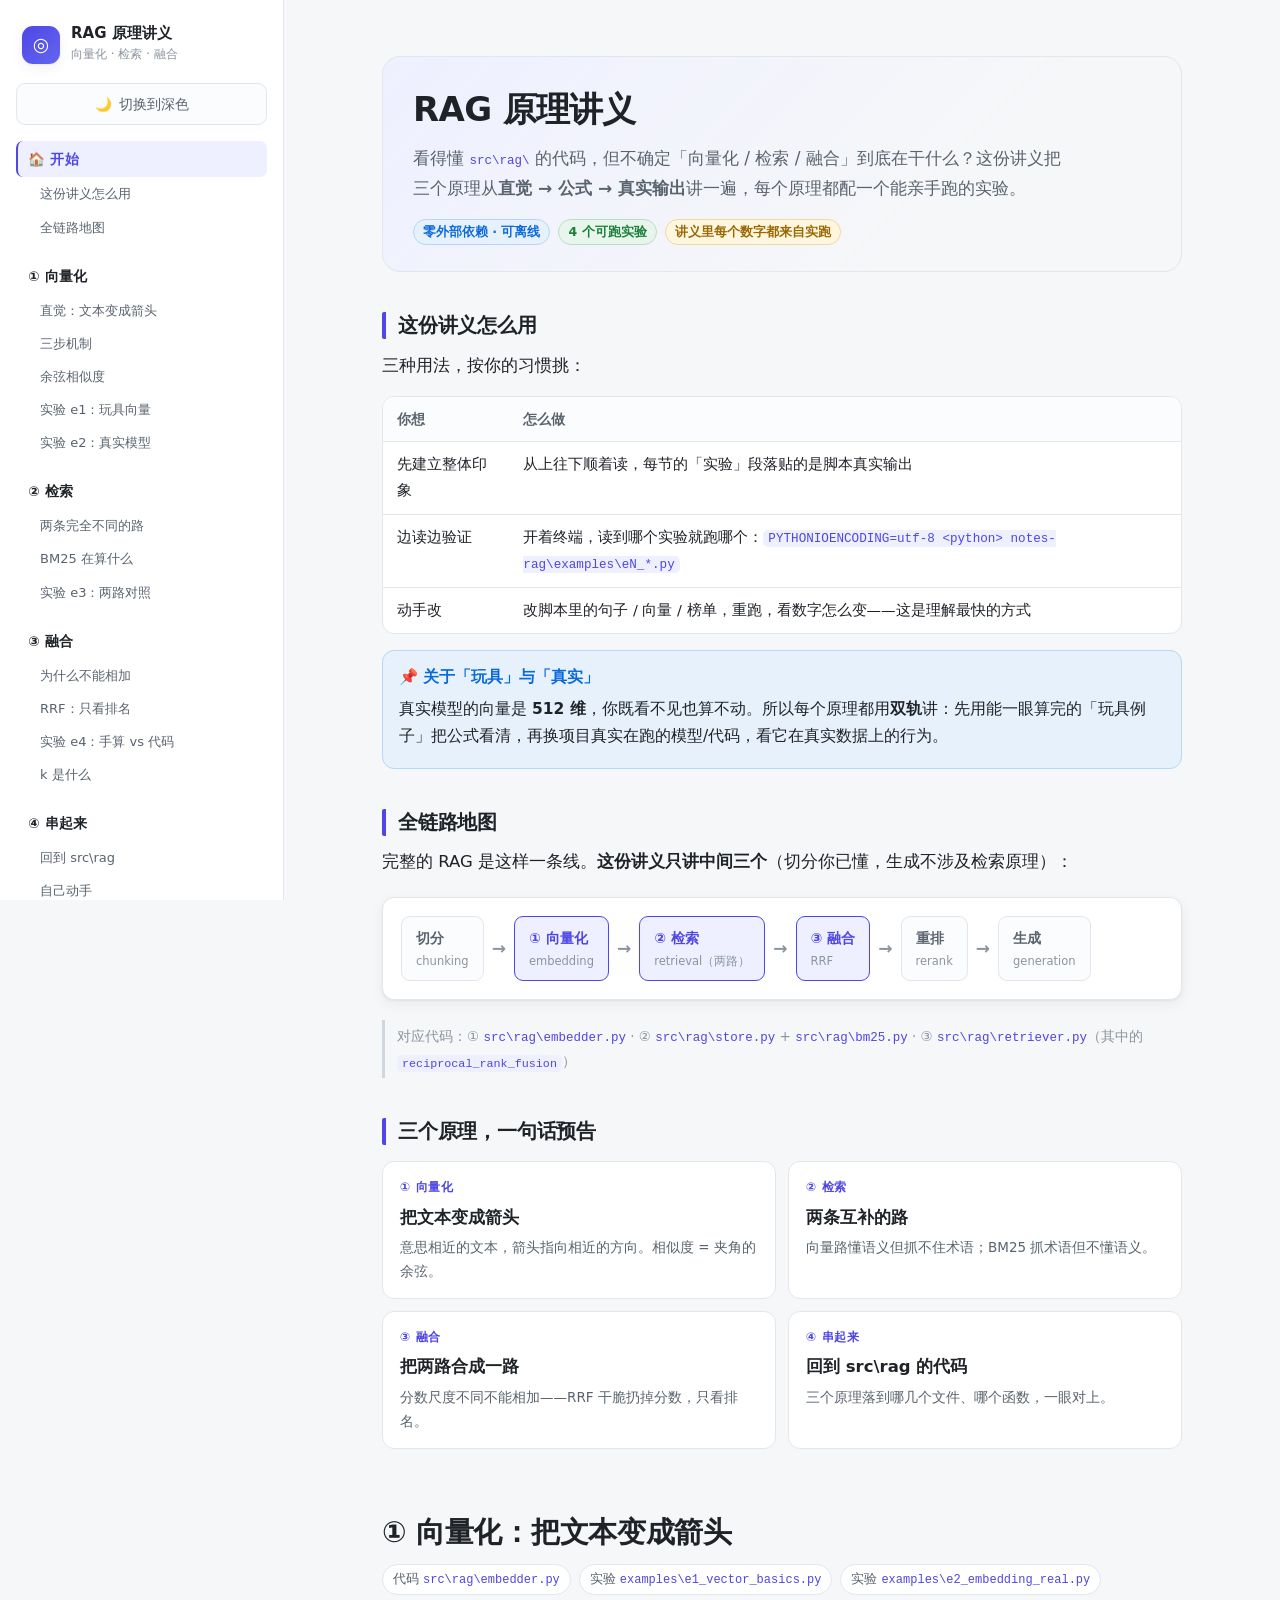
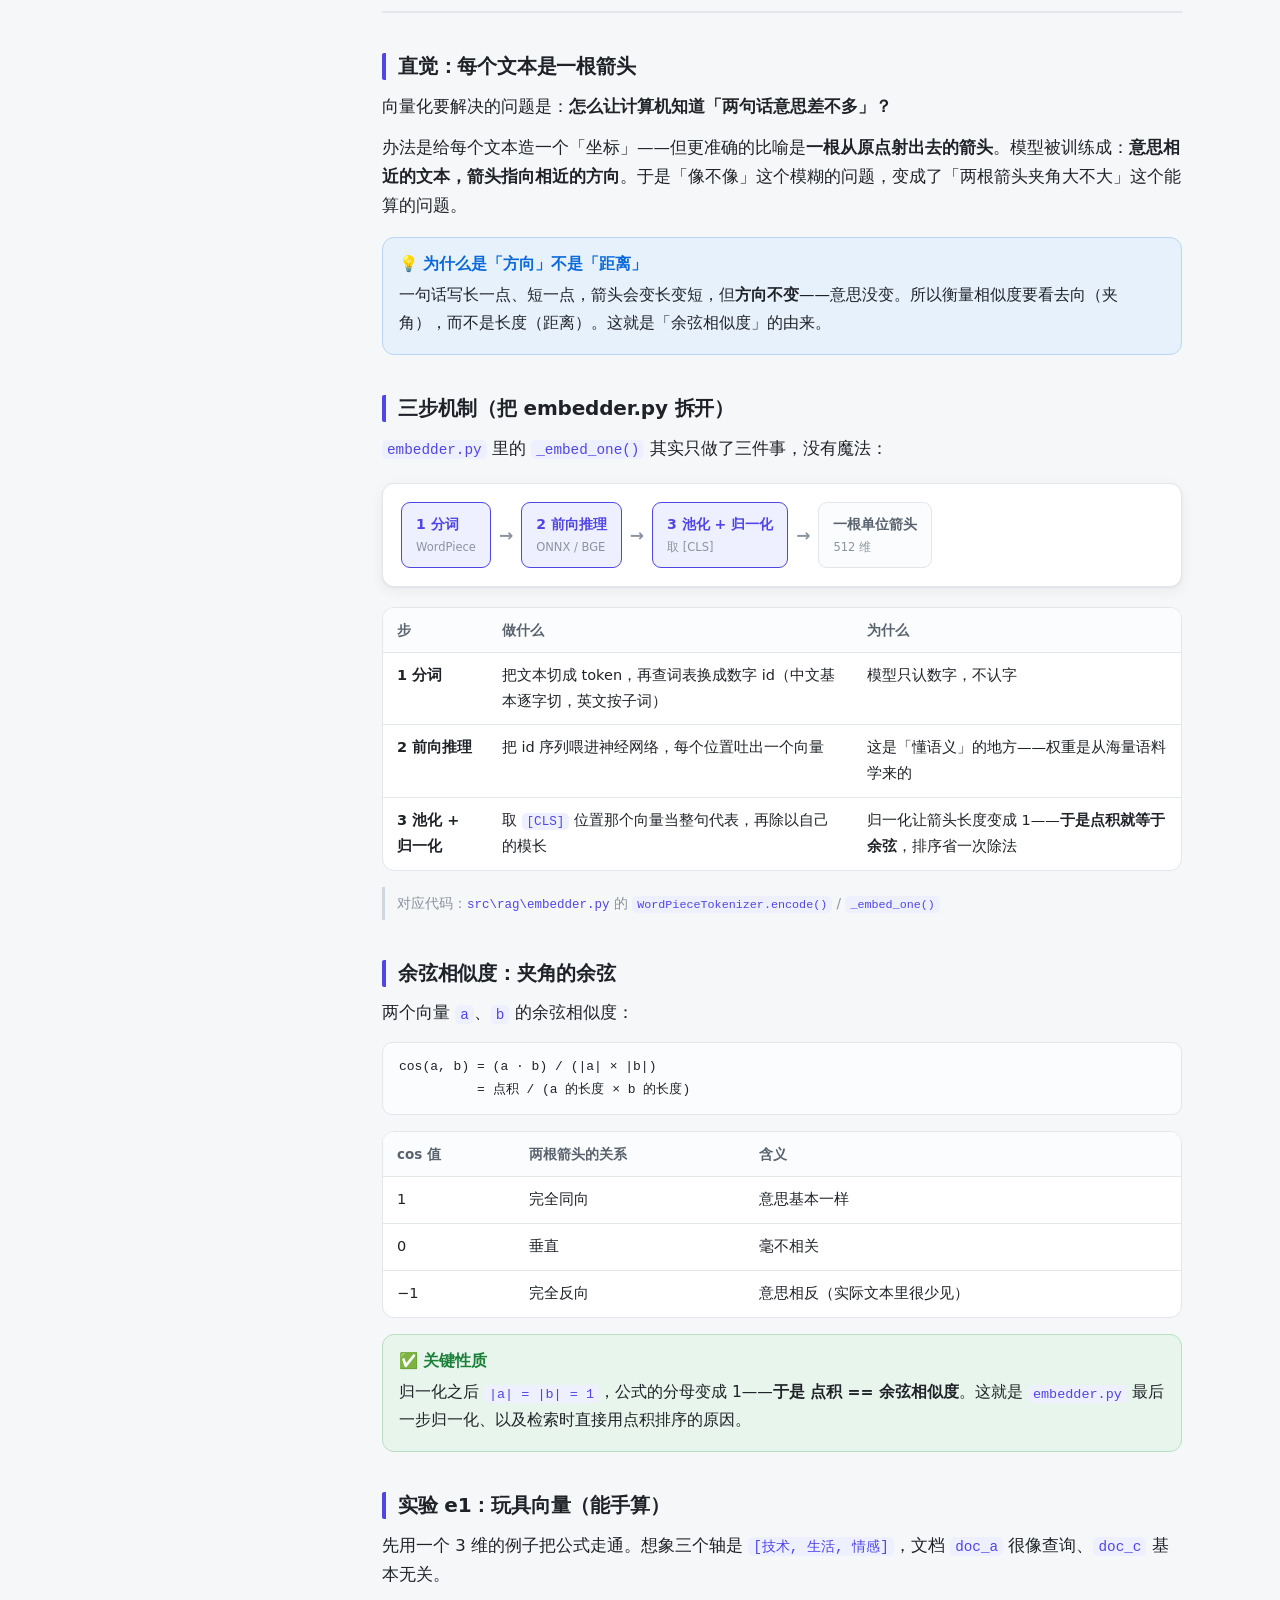
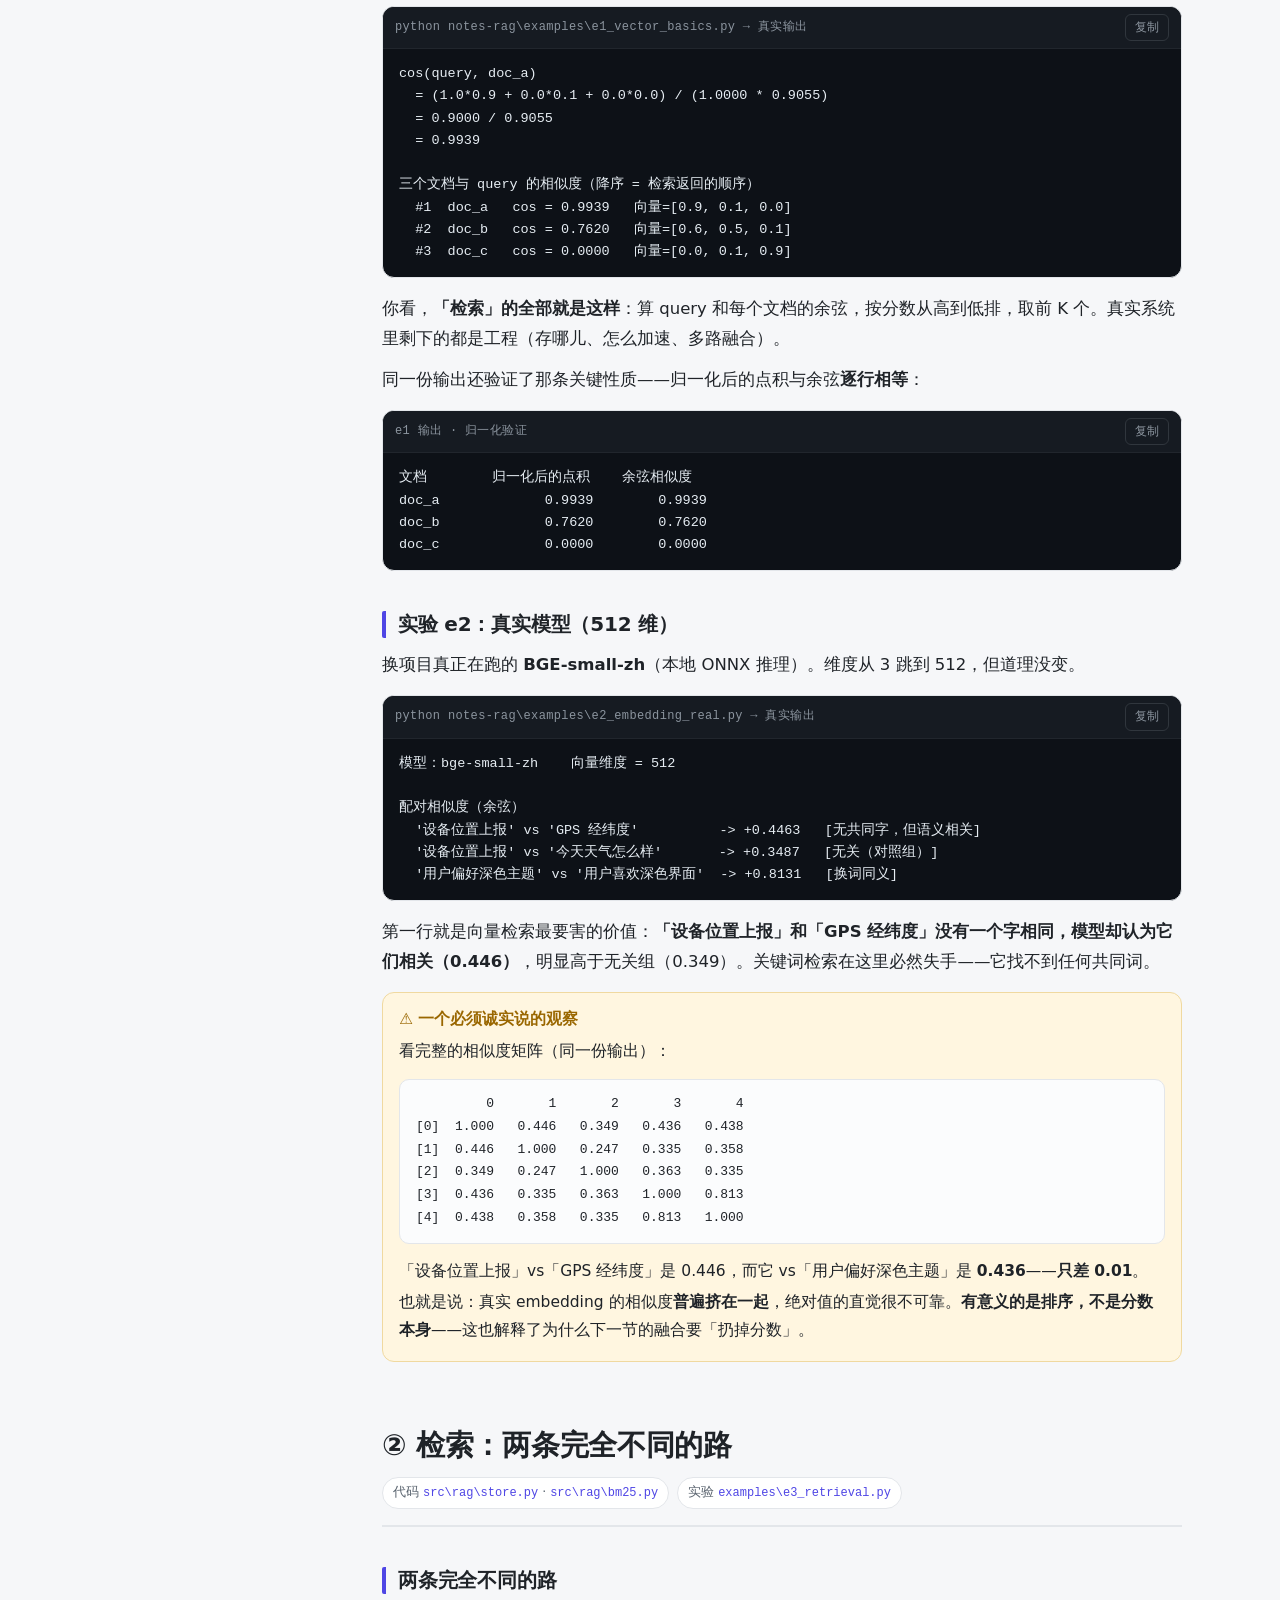
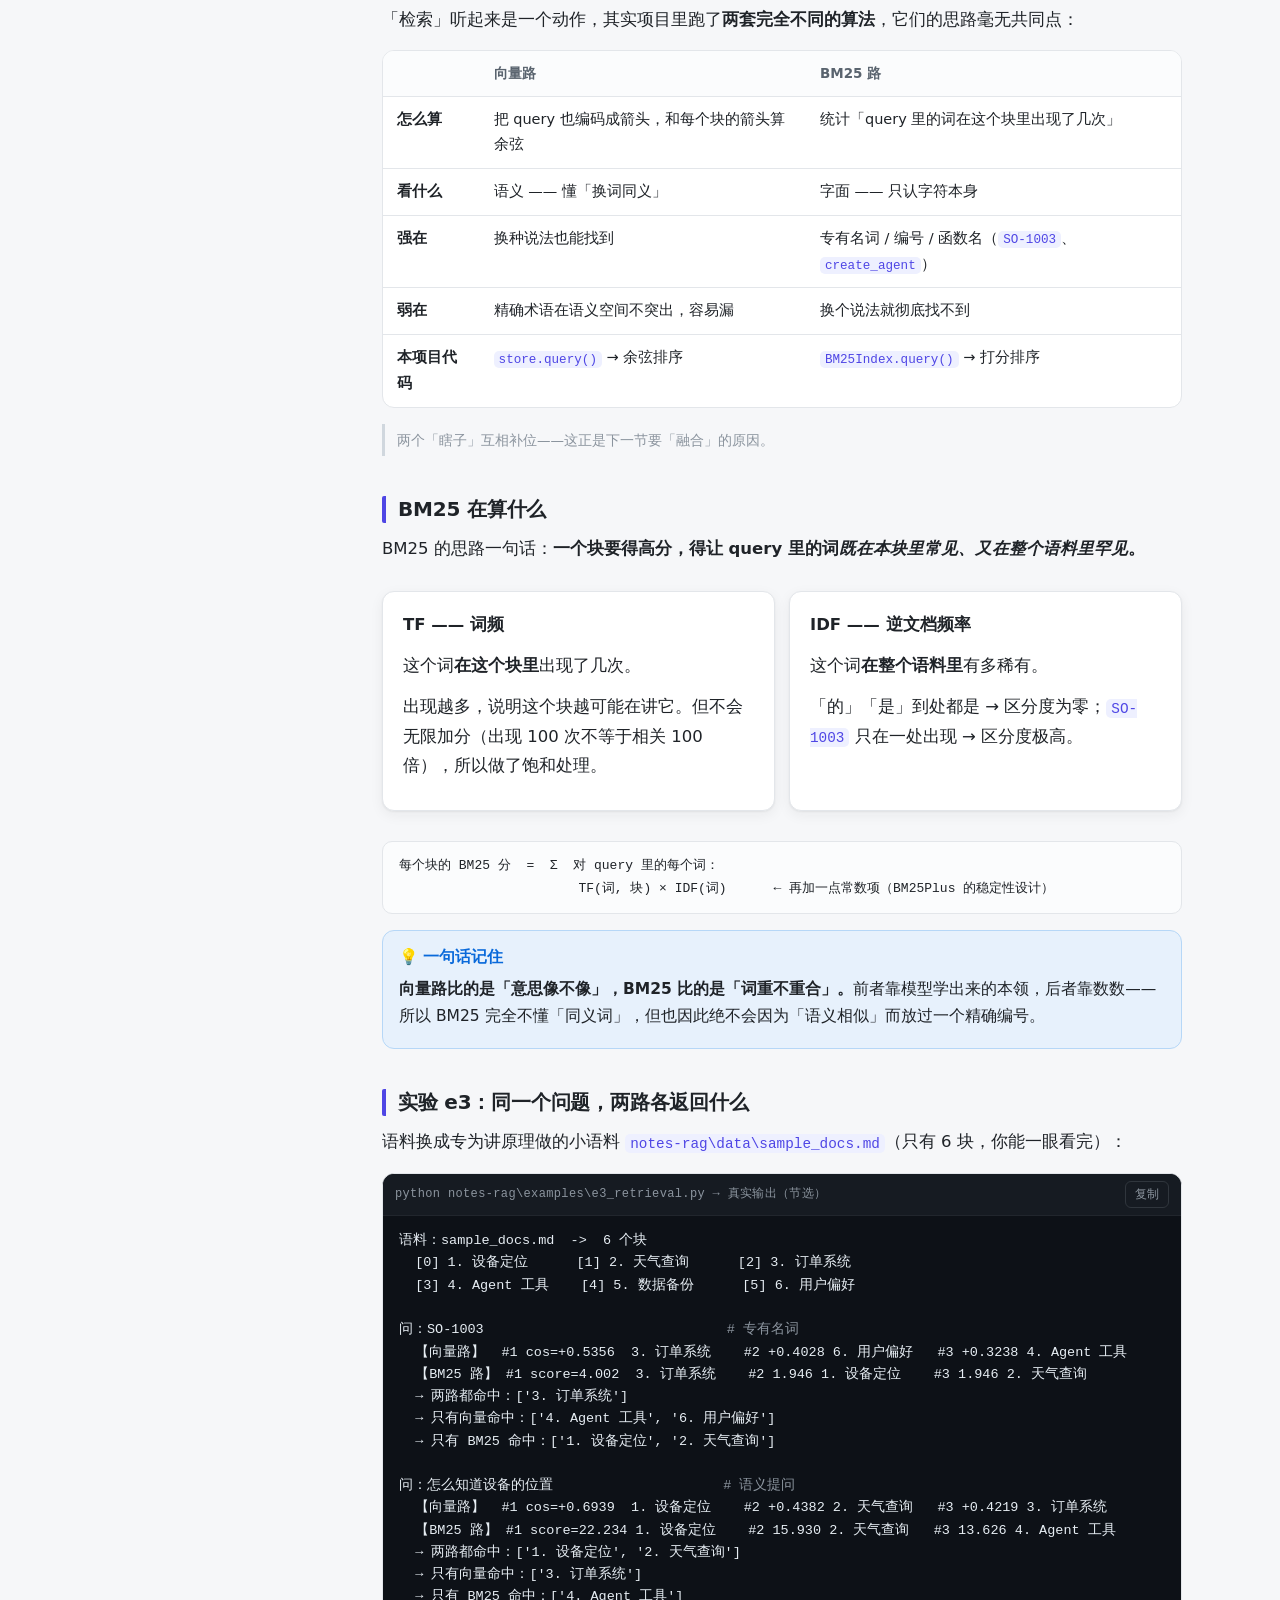
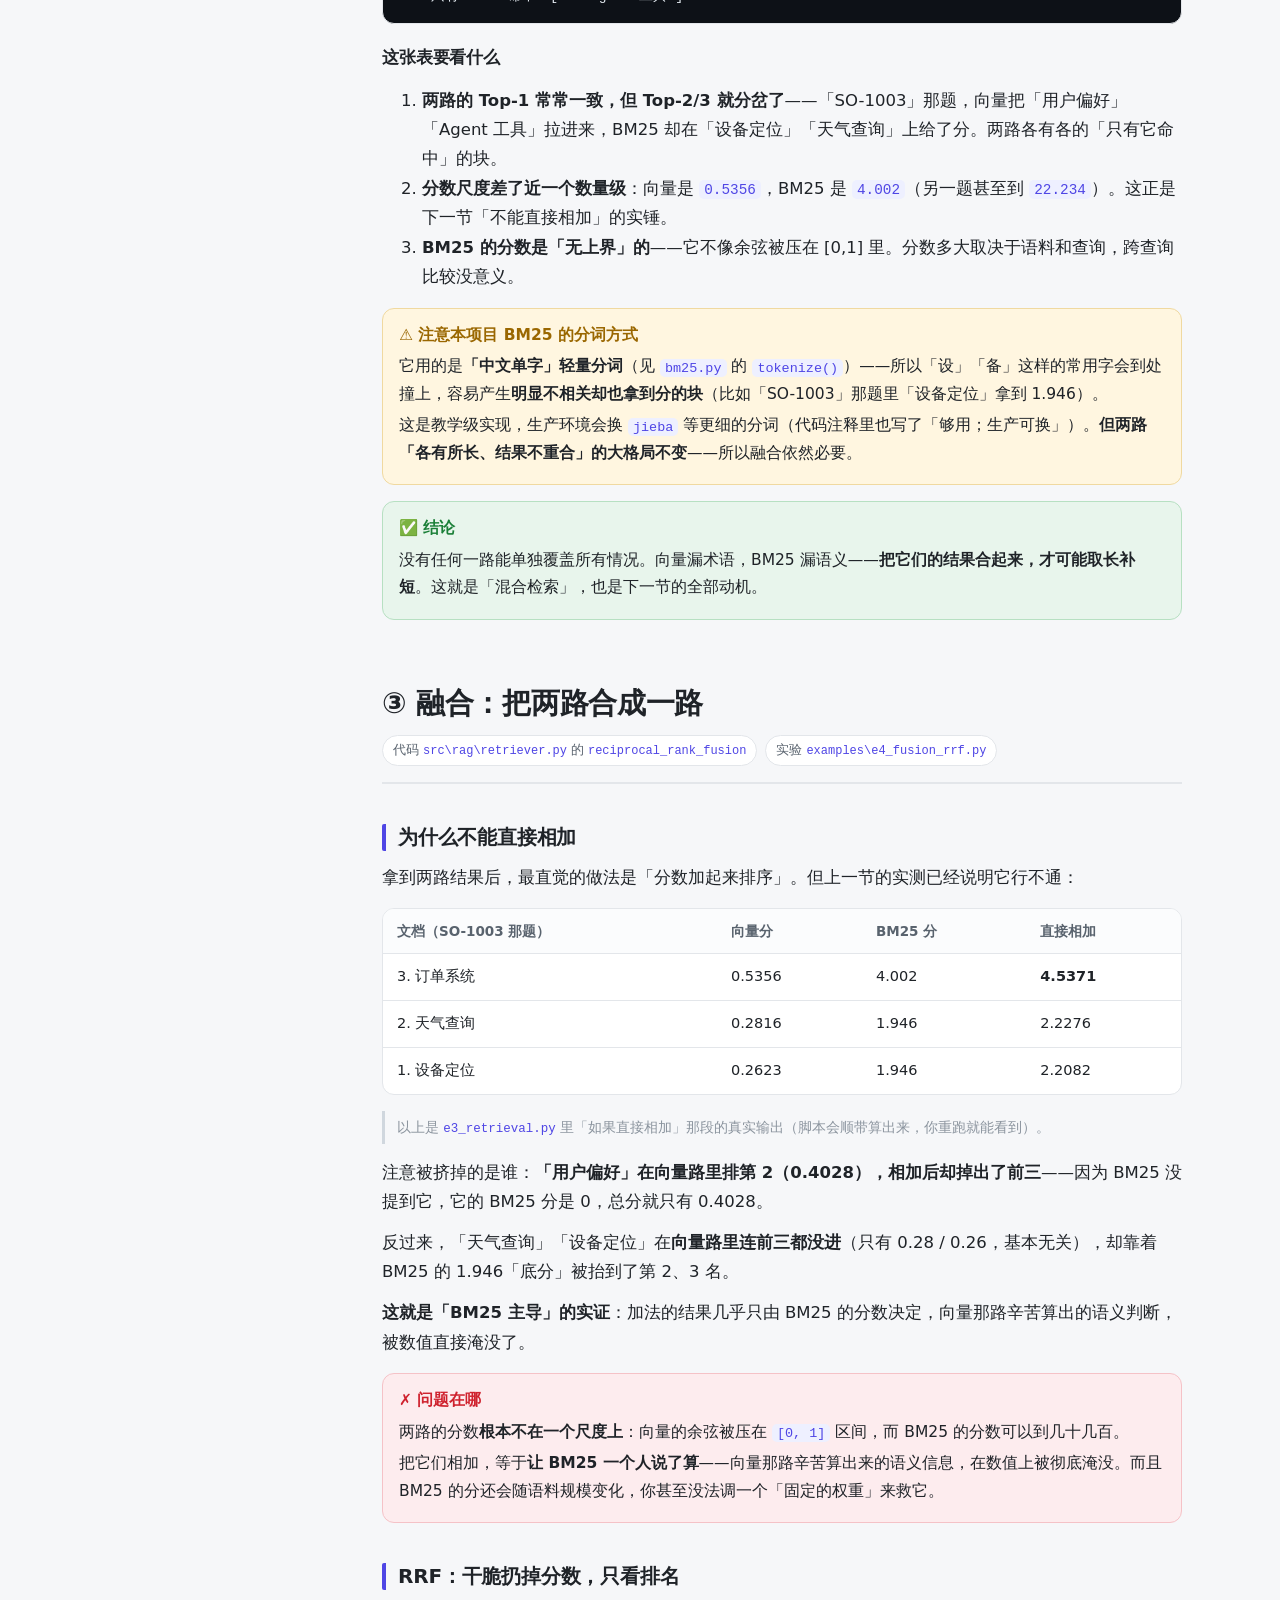
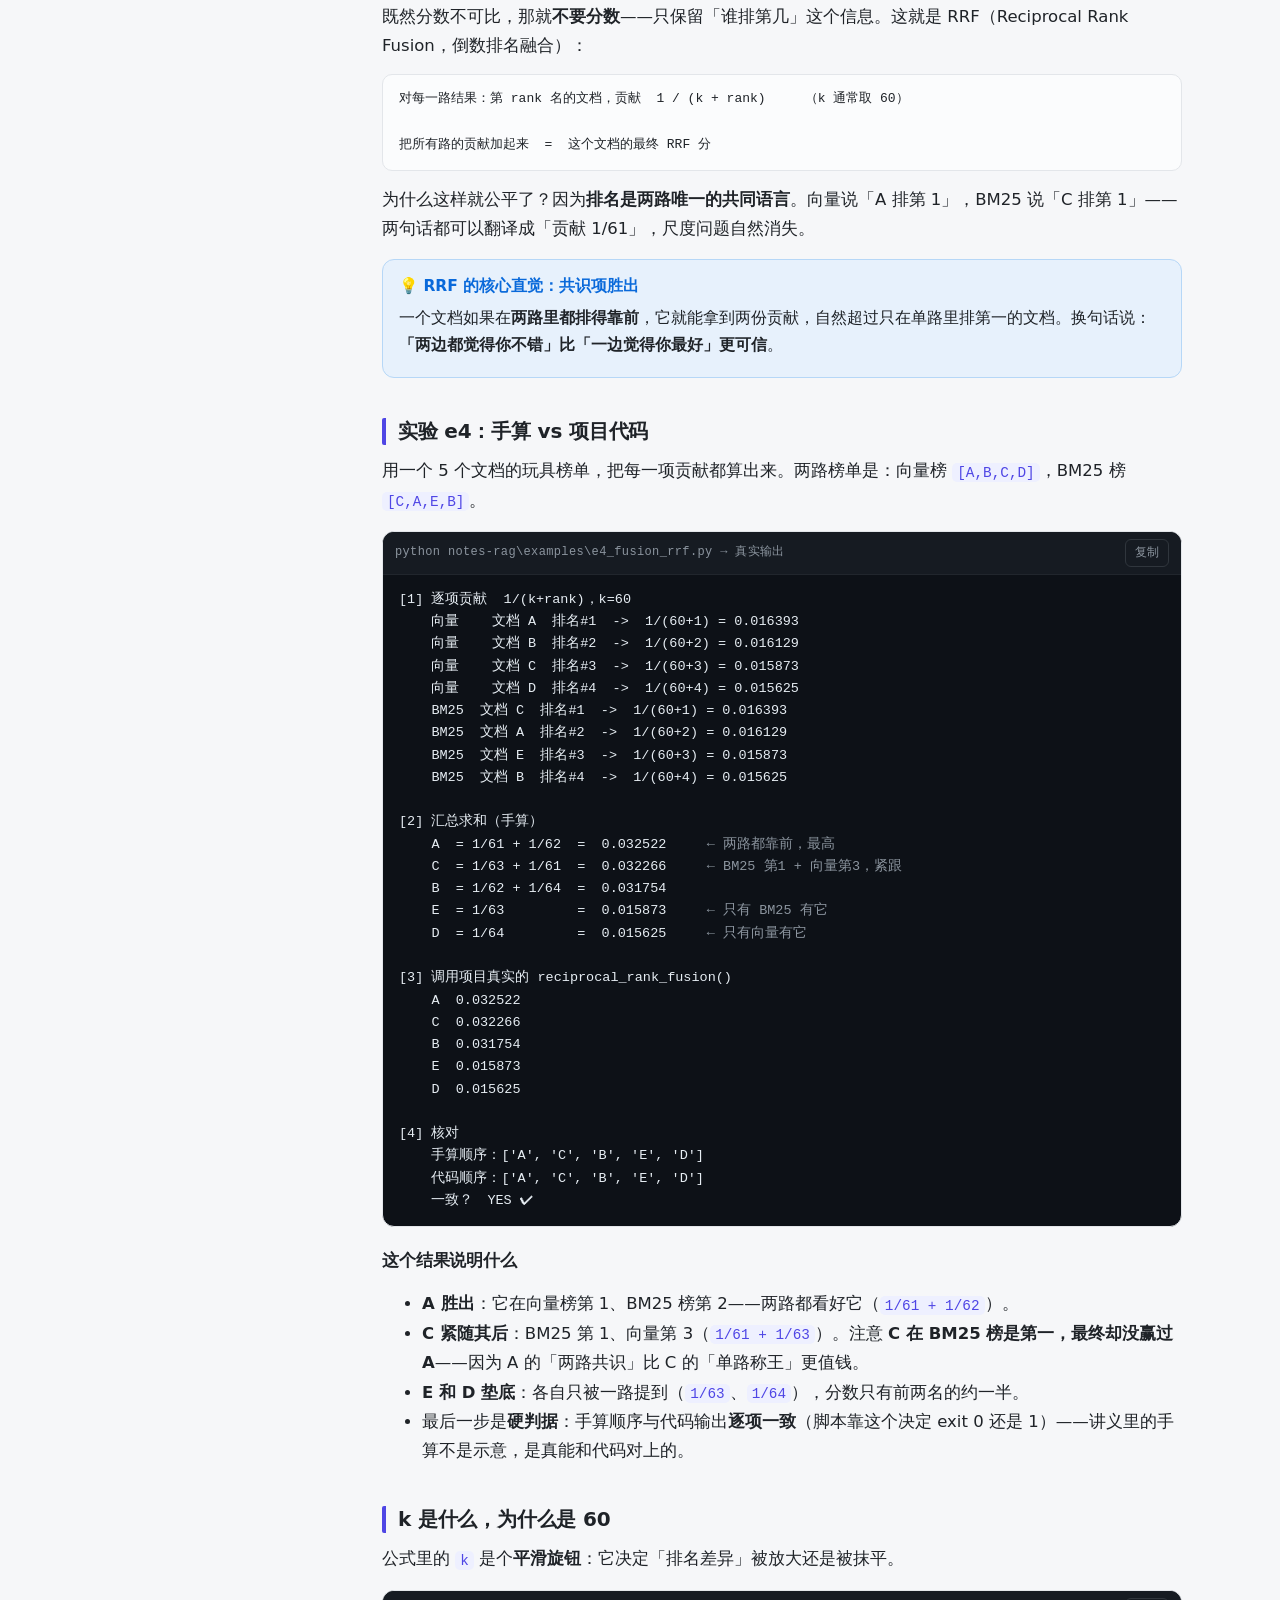
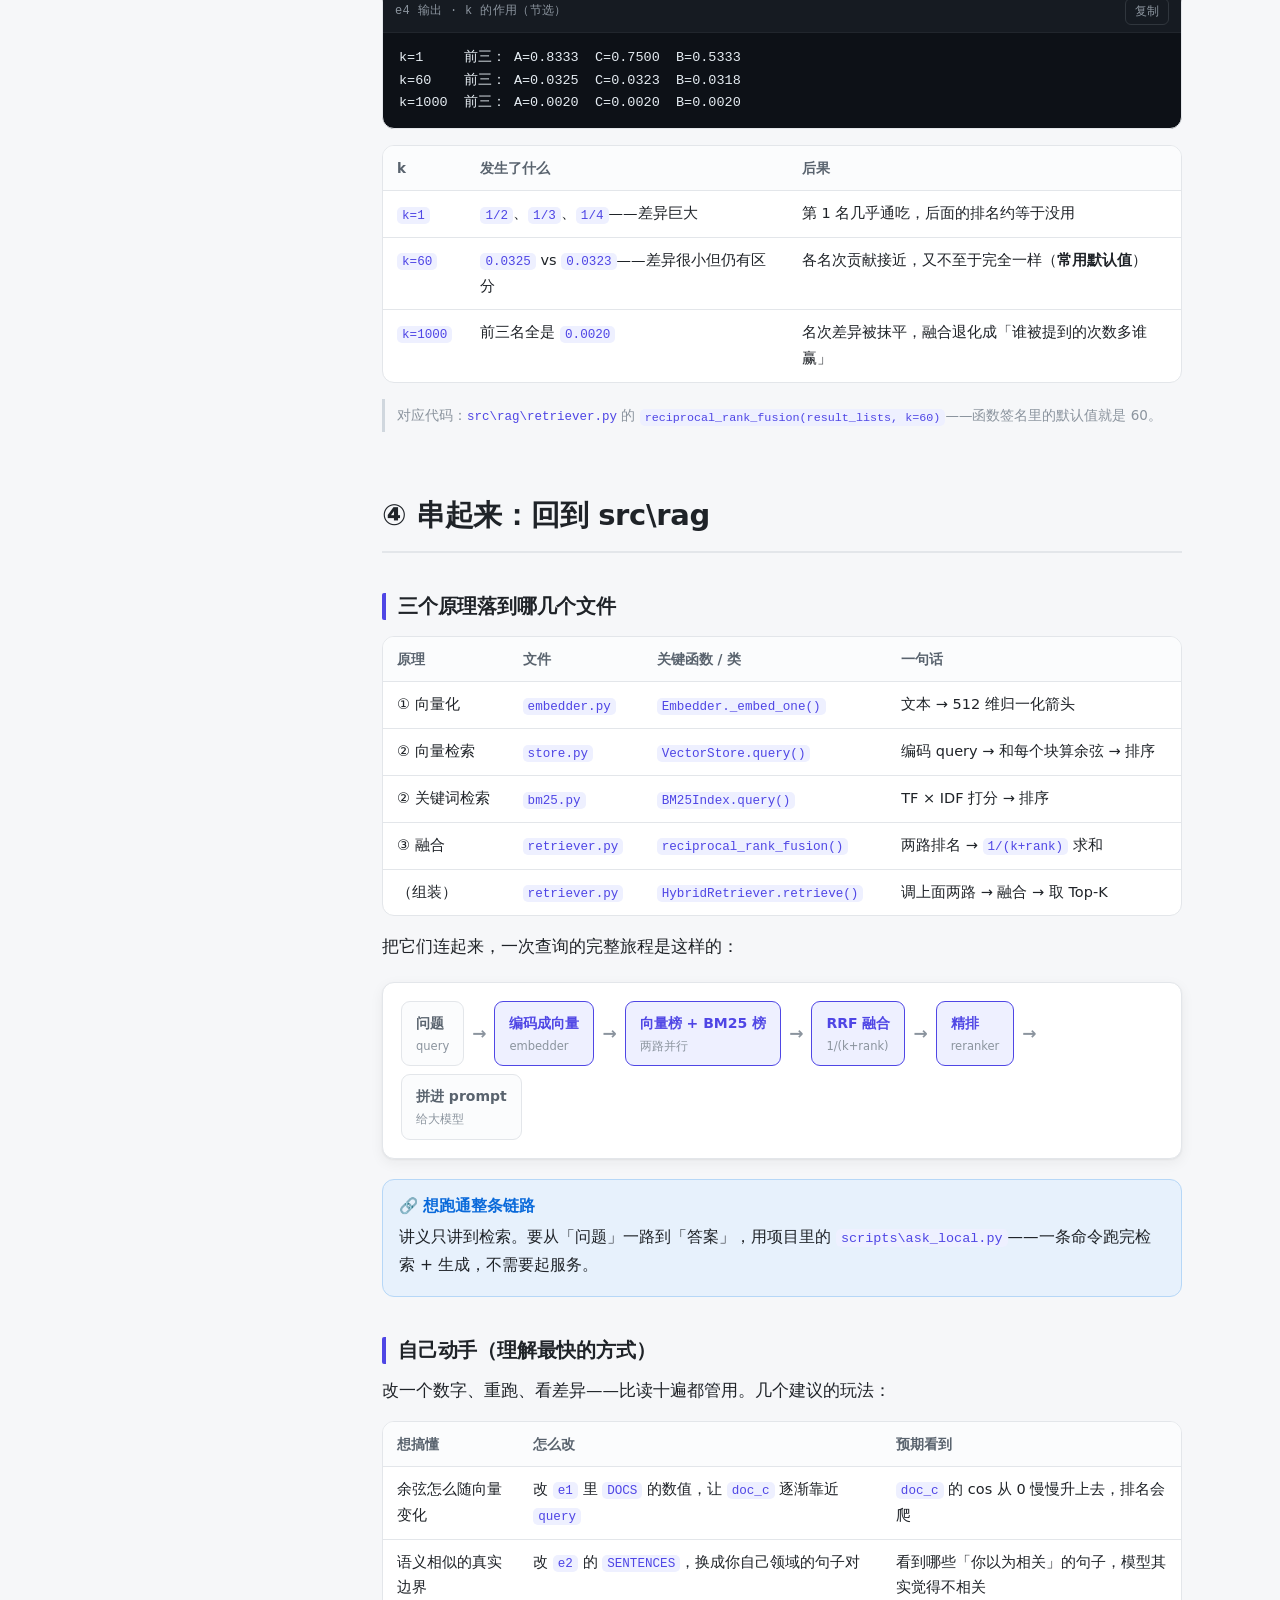
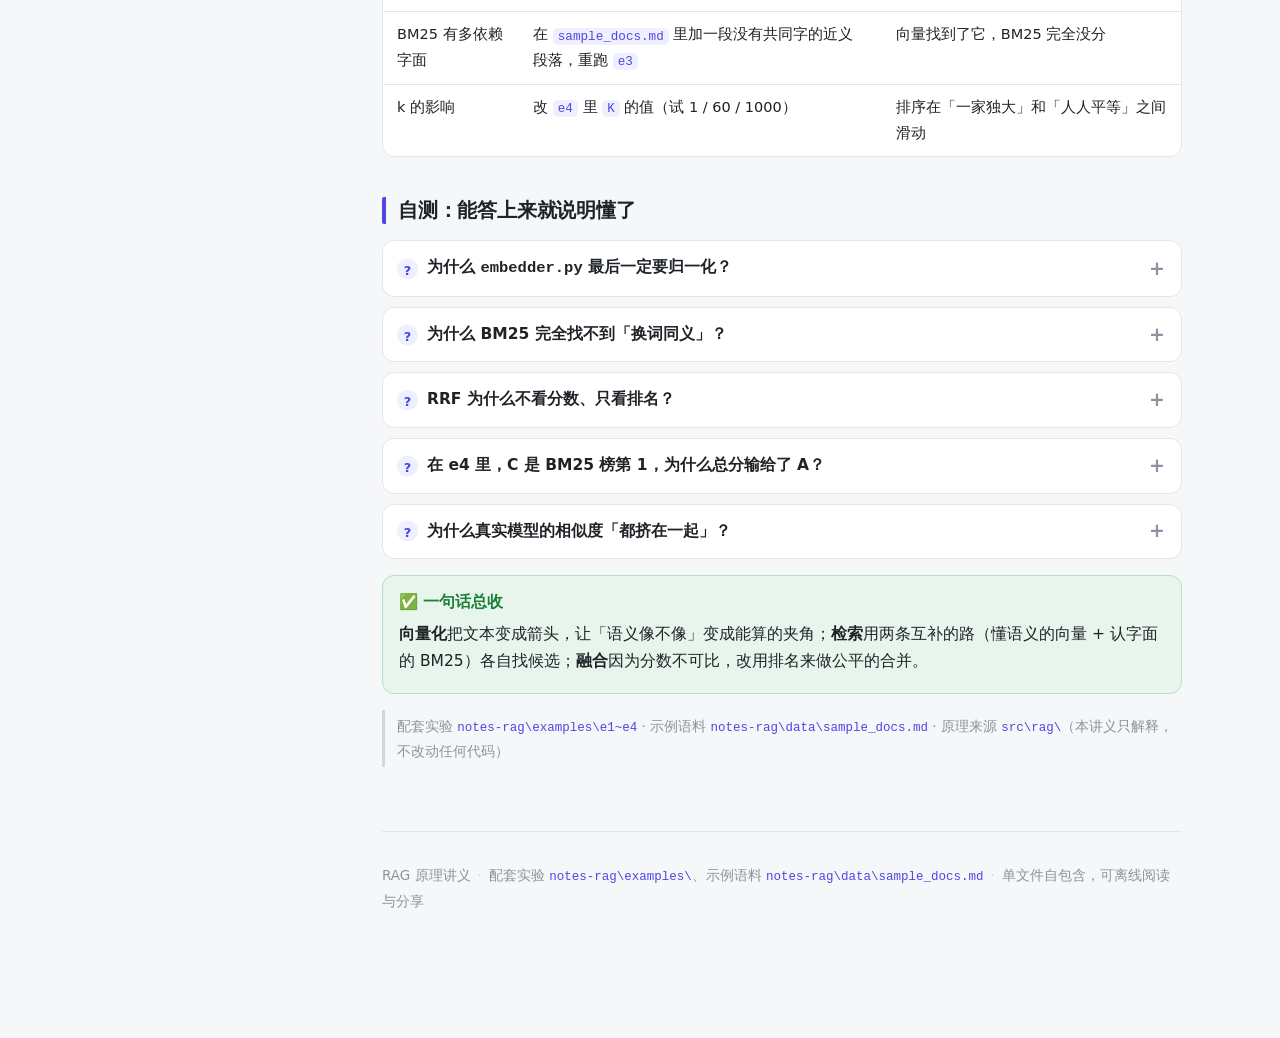
==== CCNotes/AI-Application-Engineering/notes-rag/index.html @ 4a05fb2f "feat(notes-rag): RAG 原理讲义（向量化/检索/融合）+ 4 个可跑实验 + 小语料 + 导读——一个完整交付单元" ====
<!DOCTYPE html>
<html lang="zh-CN" data-theme="light">
<head>
<meta charset="UTF-8">
<meta name="viewport" content="width=device-width, initial-scale=1.0">
<title>RAG 原理讲义 · 向量化 / 检索 / 融合</title>
<style>
/* ============ 主题变量 ============ */
*{box-sizing:border-box}
:root{
  color-scheme:light;
  --bg:#f6f7f9; --panel:#ffffff; --panel-2:#fbfcfd;
  --text:#1f2328; --dim:#59636e; --faint:#8b949e;
  --border:#e3e6ea; --border-strong:#d0d7de;
  --accent:#4f46e5; --accent-2:#6366f1; --accent-soft:#eef0ff;
  --green:#1a7f37; --green-soft:#e8f5ec; --green-bd:#b7e0c2;
  --blue:#0969da; --blue-soft:#e7f1fc; --blue-bd:#b6d7f7;
  --red:#cf222e; --red-soft:#fdecee; --red-bd:#f5c2c7;
  --amber:#9a6700; --amber-soft:#fff6e0; --amber-bd:#f0d9a0;
  --code-bg:#0d1117; --code-text:#e6edf3; --code-dim:#8b949e;
  --shadow:0 1px 2px rgba(27,31,36,.06),0 4px 14px rgba(27,31,36,.06);
  --radius:12px; --sb:284px;
  --sans:-apple-system,BlinkMacSystemFont,"PingFang SC","Microsoft YaHei","Segoe UI",system-ui,sans-serif;
  --mono:"Cascadia Code","JetBrains Mono","SF Mono",Consolas,"Courier New",monospace;
}
html[data-theme="dark"]{
  color-scheme:dark;
  --bg:#0d1117; --panel:#161b22; --panel-2:#1c2128;
  --text:#e6edf3; --dim:#9aa4ae; --faint:#6e7681;
  --border:#2b3138; --border-strong:#3d444d;
  --accent:#8b93ff; --accent-2:#a5abff; --accent-soft:#1b2136;
  --green:#57d38a; --green-soft:#12261a; --green-bd:#1f4d31;
  --blue:#6cb6ff; --blue-soft:#0f2033; --blue-bd:#1c4067;
  --red:#ff8188; --red-soft:#2b1518; --red-bd:#5c2228;
  --amber:#e3b341; --amber-soft:#2a220f; --amber-bd:#57471a;
  --shadow:0 1px 2px rgba(0,0,0,.45),0 6px 20px rgba(0,0,0,.38);
}
/* ============ 基础 ============ */
html{scroll-behavior:smooth}
body{
  margin:0; background:var(--bg); color:var(--text);
  font-family:var(--sans); font-size:16.5px; line-height:1.78;
  -webkit-font-smoothing:antialiased;
  display:grid; grid-template-columns:var(--sb) minmax(0,1fr);
}
a{color:var(--accent); text-decoration:none}
a:hover{text-decoration:underline}
h1,h2,h3,h4{line-height:1.35; font-weight:700; letter-spacing:-.01em}
p{margin:.7em 0}
::selection{background:var(--accent-soft)}
/* ============ 侧边栏 ============ */
.sidebar{position:sticky; top:0; height:100vh; overflow-y:auto; background:var(--panel); border-right:1px solid var(--border); padding:22px 16px 40px; z-index:40}
.brand{display:flex; gap:11px; align-items:center; margin:2px 6px 18px}
.logo{width:38px; height:38px; border-radius:11px; flex:none; display:grid; place-items:center; font-size:19px; color:#fff; background:linear-gradient(135deg,var(--accent),var(--accent-2)); box-shadow:var(--shadow)}
.brand-title{font-weight:700; font-size:15px; line-height:1.2}
.brand-sub{font-size:12px; color:var(--faint); margin-top:2px}
.theme-toggle{width:100%; margin:0 0 16px; padding:8px 12px; cursor:pointer; font:inherit; font-size:13.5px; color:var(--dim); background:var(--panel-2); border:1px solid var(--border); border-radius:9px; display:flex; align-items:center; justify-content:center; gap:7px; transition:.15s}
.theme-toggle:hover{color:var(--text); border-color:var(--border-strong)}
#toc{font-size:14px}
#toc a{display:block; color:var(--dim); padding:5px 10px; border-radius:7px; text-decoration:none; border-left:2px solid transparent; transition:.12s}
#toc a:hover{color:var(--text); background:var(--panel-2)}
#toc .toc-sec{font-weight:700; color:var(--text); margin-top:14px; font-size:13.5px; padding:6px 10px; letter-spacing:.02em}
#toc .toc-sub{padding-left:22px; font-size:13px}
#toc a.active{color:var(--accent); background:var(--accent-soft); border-left-color:var(--accent); font-weight:600}
.menu-btn{display:none; position:fixed; top:14px; left:14px; z-index:60; width:44px; height:44px; border-radius:12px; cursor:pointer; background:var(--panel); color:var(--text); border:1px solid var(--border); font-size:19px; box-shadow:var(--shadow)}
/* ============ 主区 ============ */
main{width:100%; max-width:880px; margin:0 auto; padding:56px 40px 120px; min-width:0}
section{scroll-margin-top:24px; margin-bottom:64px}
.lesson-head{border-bottom:2px solid var(--border); padding-bottom:16px; margin-bottom:26px}
.lesson-head h2{margin:0; font-size:29px}
.lesson-meta{display:flex; flex-wrap:wrap; gap:8px; margin-top:12px}
.chip{font-size:12.5px; padding:3px 10px; border-radius:999px; background:var(--panel); border:1px solid var(--border); color:var(--dim)}
.chip code{font-size:12px; color:var(--accent); background:none; padding:0}
h3{font-size:20px; margin:2em 0 .5em; padding-left:12px; border-left:4px solid var(--accent); border-radius:2px}
h4{font-size:16.5px; margin:1.4em 0 .4em}
.lead{font-size:17px; color:var(--dim)}
/* ============ 卡片 / 提示 ============ */
.card{background:var(--panel); border:1px solid var(--border); border-radius:var(--radius); padding:18px 20px; margin:16px 0; box-shadow:var(--shadow)}
.card-title{font-weight:700; margin-bottom:6px; display:flex; align-items:center; gap:8px}
.grid-2{display:grid; grid-template-columns:1fr 1fr; gap:14px}
.callout{border-radius:var(--radius); padding:13px 16px; margin:16px 0; border:1px solid; font-size:15.5px}
.callout .c-title{font-weight:700; margin-bottom:3px; display:flex; gap:7px; align-items:center}
.callout p{margin:.25em 0}
.c-warn{background:var(--amber-soft); border-color:var(--amber-bd)}
.c-warn .c-title{color:var(--amber)}
.c-info{background:var(--blue-soft); border-color:var(--blue-bd)}
.c-info .c-title{color:var(--blue)}
.c-ok{background:var(--green-soft); border-color:var(--green-bd)}
.c-ok .c-title{color:var(--green)}
.c-bad{background:var(--red-soft); border-color:var(--red-bd)}
.c-bad .c-title{color:var(--red)}
/* ============ 徽章 ============ */
.badge{display:inline-block; font-size:12.5px; font-weight:700; padding:2px 9px; border-radius:999px; line-height:1.6}
.b-green{background:var(--green-soft); color:var(--green); border:1px solid var(--green-bd)}
.b-blue{background:var(--blue-soft); color:var(--blue); border:1px solid var(--blue-bd)}
.b-red{background:var(--red-soft); color:var(--red); border:1px solid var(--red-bd)}
.b-amber{background:var(--amber-soft); color:var(--amber); border:1px solid var(--amber-bd)}
/* ============ 表格 ============ */
.tbl-wrap{overflow-x:auto; margin:16px 0; border:1px solid var(--border); border-radius:var(--radius); background:var(--panel)}
table{border-collapse:collapse; width:100%; font-size:14.5px}
th,td{padding:10px 14px; text-align:left; border-bottom:1px solid var(--border); vertical-align:top}
th{background:var(--panel-2); font-weight:700; font-size:13.5px; color:var(--dim); white-space:nowrap}
tr:last-child td{border-bottom:none}
tbody tr:hover{background:var(--panel-2)}
td code,p code,li code{font-family:var(--mono); font-size:.87em; background:var(--accent-soft); color:var(--accent); padding:1.5px 5px; border-radius:5px}
/* ============ 代码块 ============ */
.code{position:relative; margin:16px 0; border-radius:var(--radius); overflow:hidden; border:1px solid var(--border); background:var(--code-bg)}
.code-head{display:flex; align-items:center; justify-content:space-between; padding:7px 12px; background:#161b22; border-bottom:1px solid #21262d}
.code-lang{font-size:12px; color:var(--code-dim); font-family:var(--mono); letter-spacing:.03em}
.copy-btn{font:inherit; font-size:12px; cursor:pointer; color:var(--code-dim); background:transparent; border:1px solid #30363d; border-radius:6px; padding:2px 9px; transition:.15s}
.copy-btn:hover{color:var(--code-text); border-color:#484f58}
.code pre{margin:0; padding:14px 16px; overflow-x:auto; font-family:var(--mono); font-size:13.5px; line-height:1.65; color:var(--code-text)}
.code pre .cm{color:var(--code-dim)}
/* ============ 手算块 ============ */
.hand{font-family:var(--mono); font-size:13px; line-height:1.75; background:var(--panel-2); border:1px solid var(--border); border-radius:10px; padding:13px 16px; overflow-x:auto; white-space:pre; margin:14px 0}
/* ============ 排名条 ============ */
.rank{display:flex; align-items:center; gap:10px; padding:7px 12px; border-radius:9px; background:var(--panel); border:1px solid var(--border); margin:6px 0; font-size:14px}
.rank .rk{font-weight:800; color:var(--faint); min-width:24px}
.rank .sc{font-family:var(--mono); font-size:12.5px; color:var(--accent); min-width:88px}
.rank .nm{font-weight:600}
.rank.hit{border-color:var(--green-bd); background:var(--green-soft)}
.rank.dim{opacity:.5}
/* ============ 原理路线 ============ */
.flow{display:flex; flex-wrap:wrap; align-items:center; gap:8px; margin:20px 0; padding:18px; background:var(--panel); border:1px solid var(--border); border-radius:var(--radius); box-shadow:var(--shadow)}
.flow-node{flex:none; padding:9px 14px; border-radius:9px; background:var(--panel-2); color:var(--dim); font-weight:600; font-size:14px; border:1px solid var(--border)}
.flow-node small{display:block; font-weight:400; font-size:11.5px; color:var(--faint)}
.flow-node.on{background:var(--accent-soft); color:var(--accent); border-color:var(--accent)}
.flow-arrow{color:var(--faint); font-size:17px; font-weight:700}
/* ============ 问答卡 ============ */
.qa-list{display:grid; gap:10px; margin:16px 0}
details.qa{background:var(--panel); border:1px solid var(--border); border-radius:var(--radius); overflow:hidden}
details.qa>summary{cursor:pointer; padding:13px 18px 13px 44px; position:relative; font-weight:600; font-size:15.5px; list-style:none; transition:.12s}
details.qa>summary::-webkit-details-marker{display:none}
details.qa>summary::before{content:"?"; position:absolute; left:14px; top:50%; transform:translateY(-50%); width:21px; height:21px; border-radius:50%; background:var(--accent-soft); color:var(--accent); font-size:13px; font-weight:800; display:grid; place-items:center}
details.qa>summary::after{content:"+"; position:absolute; right:16px; top:50%; transform:translateY(-50%); color:var(--faint); font-size:19px; transition:.2s}
details.qa[open]>summary::after{content:"−"}
details.qa[open]>summary{background:var(--panel-2); border-bottom:1px solid var(--border)}
details.qa>summary:hover{color:var(--accent)}
.qa-body{padding:14px 18px 16px 44px; font-size:15px; color:var(--dim)}
.qa-body strong{color:var(--text)}
/* ============ 通用折叠 ============ */
details.fold{background:var(--panel); border:1px solid var(--border); border-radius:var(--radius); margin:16px 0; overflow:hidden}
details.fold>summary{cursor:pointer; padding:12px 18px; font-weight:700; font-size:15px; list-style:none}
details.fold>summary::-webkit-details-marker{display:none}
details.fold>summary::before{content:"▸"; color:var(--accent); margin-right:9px; display:inline-block; transition:.2s}
details.fold[open]>summary::before{transform:rotate(90deg)}
details.fold[open]>summary{border-bottom:1px solid var(--border)}
.fold-body{padding:6px 18px 16px}
/* ============ 来源/其他 ============ */
.source{font-size:13.5px; color:var(--faint); border-left:3px solid var(--border-strong); padding:4px 0 4px 12px; margin:14px 0}
.src-file{font-family:var(--mono); font-size:12.5px; color:var(--accent)}
/* ============ hero ============ */
.hero{background:linear-gradient(135deg,var(--accent-soft),transparent 70%); border:1px solid var(--border); border-radius:18px; padding:30px 30px 26px; margin-bottom:34px}
.hero h1{margin:0 0 10px; font-size:34px; letter-spacing:-.02em}
.hero .lead{margin:0; max-width:60ch}
.hero .tags{display:flex; gap:8px; flex-wrap:wrap; margin-top:16px}
/* ============ 导航卡 ============ */
.nav-cards{display:grid; grid-template-columns:1fr 1fr; gap:12px; margin:16px 0}
a.nav-card{display:block; padding:15px 17px; border-radius:var(--radius); background:var(--panel); border:1px solid var(--border); text-decoration:none; color:inherit; transition:.15s}
a.nav-card:hover{text-decoration:none; border-color:var(--accent); transform:translateY(-2px); box-shadow:var(--shadow)}
a.nav-card .nc-kicker{font-size:12px; font-weight:800; color:var(--accent); letter-spacing:.05em}
a.nav-card .nc-title{font-weight:700; margin:4px 0 3px}
a.nav-card .nc-desc{font-size:13.5px; color:var(--dim)}
footer{color:var(--faint); font-size:13.5px; border-top:1px solid var(--border); padding-top:22px; margin-top:40px}
footer .dot{color:var(--border-strong); margin:0 7px}
/* ============ 响应式 ============ */
@media (max-width:980px){
  body{grid-template-columns:1fr}
  .sidebar{position:fixed; top:0; left:0; width:284px; height:100vh; transform:translateX(-100%); transition:transform .25s ease; box-shadow:var(--shadow)}
  .sidebar.open{transform:none}
  .menu-btn{display:grid; place-items:center}
  main{padding:70px 20px 90px; max-width:100%}
  .grid-2,.nav-cards{grid-template-columns:1fr}
  .hero h1{font-size:26px}
  .lesson-head h2{font-size:23px}
}
@media (min-width:981px){ .menu-btn{display:none} }
</style>
</head>
<body>

<button class="menu-btn" id="menu-btn" aria-label="打开目录">☰</button>

<aside class="sidebar" id="sidebar">
  <div class="brand">
    <span class="logo">◎</span>
    <div>
      <div class="brand-title">RAG 原理讲义</div>
      <div class="brand-sub">向量化 · 检索 · 融合</div>
    </div>
  </div>
  <button class="theme-toggle" id="theme-toggle"><span id="theme-icon">🌙</span><span id="theme-label">切换到深色</span></button>
  <nav id="toc">
    <a href="#home" class="toc-sec">🏠 开始</a>
    <a href="#h-use" class="toc-sub">这份讲义怎么用</a>
    <a href="#h-map" class="toc-sub">全链路地图</a>
    <a href="#vec" class="toc-sec">① 向量化</a>
    <a href="#v-intuition" class="toc-sub">直觉：文本变成箭头</a>
    <a href="#v-steps" class="toc-sub">三步机制</a>
    <a href="#v-cos" class="toc-sub">余弦相似度</a>
    <a href="#v-e1" class="toc-sub">实验 e1：玩具向量</a>
    <a href="#v-e2" class="toc-sub">实验 e2：真实模型</a>
    <a href="#retr" class="toc-sec">② 检索</a>
    <a href="#r-two" class="toc-sub">两条完全不同的路</a>
    <a href="#r-bm25" class="toc-sub">BM25 在算什么</a>
    <a href="#r-e3" class="toc-sub">实验 e3：两路对照</a>
    <a href="#fuse" class="toc-sec">③ 融合</a>
    <a href="#f-why" class="toc-sub">为什么不能相加</a>
    <a href="#f-rrf" class="toc-sub">RRF：只看排名</a>
    <a href="#f-e4" class="toc-sub">实验 e4：手算 vs 代码</a>
    <a href="#f-k" class="toc-sub">k 是什么</a>
    <a href="#wrap" class="toc-sec">④ 串起来</a>
    <a href="#w-code" class="toc-sub">回到 src\rag</a>
    <a href="#w-next" class="toc-sub">自己动手</a>
  </nav>
</aside>

<main>

  <section id="home">
    <div class="hero">
      <h1>RAG 原理讲义</h1>
      <p class="lead">看得懂 <span class="src-file">src\rag\</span> 的代码，但不确定「向量化 / 检索 / 融合」到底在干什么？这份讲义把三个原理从<strong>直觉 → 公式 → 真实输出</strong>讲一遍，每个原理都配一个能亲手跑的实验。</p>
      <div class="tags">
        <span class="badge b-blue">零外部依赖 · 可离线</span>
        <span class="badge b-green">4 个可跑实验</span>
        <span class="badge b-amber">讲义里每个数字都来自实跑</span>
      </div>
    </div>

    <h3 id="h-use">这份讲义怎么用</h3>
    <p>三种用法，按你的习惯挑：</p>
    <div class="tbl-wrap">
      <table>
        <thead><tr><th>你想</th><th>怎么做</th></tr></thead>
        <tbody>
          <tr><td>先建立整体印象</td><td>从上往下顺着读，每节的「实验」段落贴的是脚本真实输出</td></tr>
          <tr><td>边读边验证</td><td>开着终端，读到哪个实验就跑哪个：<code>PYTHONIOENCODING=utf-8 &lt;python&gt; notes-rag\examples\eN_*.py</code></td></tr>
          <tr><td>动手改</td><td>改脚本里的句子 / 向量 / 榜单，重跑，看数字怎么变——这是理解最快的方式</td></tr>
        </tbody>
      </table>
    </div>
    <div class="callout c-info">
      <div class="c-title">📌 关于「玩具」与「真实」</div>
      <p>真实模型的向量是 <strong>512 维</strong>，你既看不见也算不动。所以每个原理都用<strong>双轨</strong>讲：先用能一眼算完的「玩具例子」把公式看清，再换项目真实在跑的模型/代码，看它在真实数据上的行为。</p>
    </div>

    <h3 id="h-map">全链路地图</h3>
    <p>完整的 RAG 是这样一条线。<strong>这份讲义只讲中间三个</strong>（切分你已懂，生成不涉及检索原理）：</p>
    <div class="flow">
      <div class="flow-node">切分<small>chunking</small></div><span class="flow-arrow">→</span>
      <div class="flow-node on">① 向量化<small>embedding</small></div><span class="flow-arrow">→</span>
      <div class="flow-node on">② 检索<small>retrieval（两路）</small></div><span class="flow-arrow">→</span>
      <div class="flow-node on">③ 融合<small>RRF</small></div><span class="flow-arrow">→</span>
      <div class="flow-node">重排<small>rerank</small></div><span class="flow-arrow">→</span>
      <div class="flow-node">生成<small>generation</small></div>
    </div>
    <p class="source">对应代码：① <span class="src-file">src\rag\embedder.py</span> · ② <span class="src-file">src\rag\store.py</span> + <span class="src-file">src\rag\bm25.py</span> · ③ <span class="src-file">src\rag\retriever.py</span>（其中的 <code>reciprocal_rank_fusion</code>）</p>

    <h3>三个原理，一句话预告</h3>
    <div class="nav-cards">
      <a class="nav-card" href="#vec"><div class="nc-kicker">① 向量化</div><div class="nc-title">把文本变成箭头</div><div class="nc-desc">意思相近的文本，箭头指向相近的方向。相似度 = 夹角的余弦。</div></a>
      <a class="nav-card" href="#retr"><div class="nc-kicker">② 检索</div><div class="nc-title">两条互补的路</div><div class="nc-desc">向量路懂语义但抓不住术语；BM25 抓术语但不懂语义。</div></a>
      <a class="nav-card" href="#fuse"><div class="nc-kicker">③ 融合</div><div class="nc-title">把两路合成一路</div><div class="nc-desc">分数尺度不同不能相加——RRF 干脆扔掉分数，只看排名。</div></a>
      <a class="nav-card" href="#wrap"><div class="nc-kicker">④ 串起来</div><div class="nc-title">回到 src\rag 的代码</div><div class="nc-desc">三个原理落到哪几个文件、哪个函数，一眼对上。</div></a>
    </div>
  </section>

  <section id="vec">
    <div class="lesson-head">
      <h2>① 向量化：把文本变成箭头</h2>
      <div class="lesson-meta">
        <span class="chip">代码 <code>src\rag\embedder.py</code></span>
        <span class="chip">实验 <code>examples\e1_vector_basics.py</code></span>
        <span class="chip">实验 <code>examples\e2_embedding_real.py</code></span>
      </div>
    </div>

    <h3 id="v-intuition">直觉：每个文本是一根箭头</h3>
    <p>向量化要解决的问题是：<strong>怎么让计算机知道「两句话意思差不多」？</strong></p>
    <p>办法是给每个文本造一个「坐标」——但更准确的比喻是<strong>一根从原点射出去的箭头</strong>。模型被训练成：<strong>意思相近的文本，箭头指向相近的方向</strong>。于是「像不像」这个模糊的问题，变成了「两根箭头夹角大不大」这个能算的问题。</p>
    <div class="callout c-info">
      <div class="c-title">💡 为什么是「方向」不是「距离」</div>
      <p>一句话写长一点、短一点，箭头会变长变短，但<strong>方向不变</strong>——意思没变。所以衡量相似度要看去向（夹角），而不是长度（距离）。这就是「余弦相似度」的由来。</p>
    </div>

    <h3 id="v-steps">三步机制（把 embedder.py 拆开）</h3>
    <p><code>embedder.py</code> 里的 <code>_embed_one()</code> 其实只做了三件事，没有魔法：</p>
    <div class="flow">
      <div class="flow-node on">1 分词<small>WordPiece</small></div><span class="flow-arrow">→</span>
      <div class="flow-node on">2 前向推理<small>ONNX / BGE</small></div><span class="flow-arrow">→</span>
      <div class="flow-node on">3 池化 + 归一化<small>取 [CLS]</small></div><span class="flow-arrow">→</span>
      <div class="flow-node">一根单位箭头<small>512 维</small></div>
    </div>
    <div class="tbl-wrap">
      <table>
        <thead><tr><th>步</th><th>做什么</th><th>为什么</th></tr></thead>
        <tbody>
          <tr><td><strong>1 分词</strong></td><td>把文本切成 token，再查词表换成数字 id（中文基本逐字切，英文按子词）</td><td>模型只认数字，不认字</td></tr>
          <tr><td><strong>2 前向推理</strong></td><td>把 id 序列喂进神经网络，每个位置吐出一个向量</td><td>这是「懂语义」的地方——权重是从海量语料学来的</td></tr>
          <tr><td><strong>3 池化 + 归一化</strong></td><td>取 <code>[CLS]</code> 位置那个向量当整句代表，再除以自己的模长</td><td>归一化让箭头长度变成 1——<strong>于是点积就等于余弦</strong>，排序省一次除法</td></tr>
        </tbody>
      </table>
    </div>
    <p class="source">对应代码：<span class="src-file">src\rag\embedder.py</span> 的 <code>WordPieceTokenizer.encode()</code> / <code>_embed_one()</code></p>

    <h3 id="v-cos">余弦相似度：夹角的余弦</h3>
    <p>两个向量 <code>a</code>、<code>b</code> 的余弦相似度：</p>
    <div class="hand">cos(a, b) = (a · b) / (|a| × |b|)
          = 点积 / (a 的长度 × b 的长度)</div>
    <div class="tbl-wrap">
      <table>
        <thead><tr><th>cos 值</th><th>两根箭头的关系</th><th>含义</th></tr></thead>
        <tbody>
          <tr><td>1</td><td>完全同向</td><td>意思基本一样</td></tr>
          <tr><td>0</td><td>垂直</td><td>毫不相关</td></tr>
          <tr><td>−1</td><td>完全反向</td><td>意思相反（实际文本里很少见）</td></tr>
        </tbody>
      </table>
    </div>
    <div class="callout c-ok">
      <div class="c-title">✅ 关键性质</div>
      <p>归一化之后 <code>|a| = |b| = 1</code>，公式的分母变成 1——<strong>于是 点积 == 余弦相似度</strong>。这就是 <code>embedder.py</code> 最后一步归一化、以及检索时直接用点积排序的原因。</p>
    </div>

    <h3 id="v-e1">实验 e1：玩具向量（能手算）</h3>
    <p>先用一个 3 维的例子把公式走通。想象三个轴是 <code>[技术, 生活, 情感]</code>，文档 <code>doc_a</code> 很像查询、<code>doc_c</code> 基本无关。</p>
    <div class="code">
      <div class="code-head"><span class="code-lang">python notes-rag\examples\e1_vector_basics.py  → 真实输出</span><button class="copy-btn">复制</button></div>
      <pre>cos(query, doc_a)
  = (1.0*0.9 + 0.0*0.1 + 0.0*0.0) / (1.0000 * 0.9055)
  = 0.9000 / 0.9055
  = 0.9939

三个文档与 query 的相似度（降序 = 检索返回的顺序）
  #1  doc_a   cos = 0.9939   向量=[0.9, 0.1, 0.0]
  #2  doc_b   cos = 0.7620   向量=[0.6, 0.5, 0.1]
  #3  doc_c   cos = 0.0000   向量=[0.0, 0.1, 0.9]</pre>
    </div>
    <p>你看，<strong>「检索」的全部就是这样</strong>：算 query 和每个文档的余弦，按分数从高到低排，取前 K 个。真实系统里剩下的都是工程（存哪儿、怎么加速、多路融合）。</p>
    <p>同一份输出还验证了那条关键性质——归一化后的点积与余弦<strong>逐行相等</strong>：</p>
    <div class="code">
      <div class="code-head"><span class="code-lang">e1 输出 · 归一化验证</span><button class="copy-btn">复制</button></div>
      <pre>文档        归一化后的点积    余弦相似度
doc_a             0.9939        0.9939
doc_b             0.7620        0.7620
doc_c             0.0000        0.0000</pre>
    </div>

    <h3 id="v-e2">实验 e2：真实模型（512 维）</h3>
    <p>换项目真正在跑的 <strong>BGE-small-zh</strong>（本地 ONNX 推理）。维度从 3 跳到 512，但道理没变。</p>
    <div class="code">
      <div class="code-head"><span class="code-lang">python notes-rag\examples\e2_embedding_real.py  → 真实输出</span><button class="copy-btn">复制</button></div>
      <pre>模型：bge-small-zh    向量维度 = 512

配对相似度（余弦）
  '设备位置上报' vs 'GPS 经纬度'          -> +0.4463   [无共同字，但语义相关]
  '设备位置上报' vs '今天天气怎么样'       -> +0.3487   [无关（对照组）]
  '用户偏好深色主题' vs '用户喜欢深色界面'  -> +0.8131   [换词同义]</pre>
    </div>
    <p>第一行就是向量检索最要害的价值：<strong>「设备位置上报」和「GPS 经纬度」没有一个字相同，模型却认为它们相关（0.446）</strong>，明显高于无关组（0.349）。关键词检索在这里必然失手——它找不到任何共同词。</p>
    <div class="callout c-warn">
      <div class="c-title">⚠️ 一个必须诚实说的观察</div>
      <p>看完整的相似度矩阵（同一份输出）：</p>
      <div class="hand">         0       1       2       3       4
[0]  1.000   0.446   0.349   0.436   0.438
[1]  0.446   1.000   0.247   0.335   0.358
[2]  0.349   0.247   1.000   0.363   0.335
[3]  0.436   0.335   0.363   1.000   0.813
[4]  0.438   0.358   0.335   0.813   1.000</div>
      <p>「设备位置上报」vs「GPS 经纬度」是 0.446，而它 vs「用户偏好深色主题」是 <strong>0.436</strong>——<strong>只差 0.01</strong>。</p>
      <p>也就是说：真实 embedding 的相似度<strong>普遍挤在一起</strong>，绝对值的直觉很不可靠。<strong>有意义的是排序，不是分数本身</strong>——这也解释了为什么下一节的融合要「扔掉分数」。</p>
    </div>
  </section>

  <section id="retr">
    <div class="lesson-head">
      <h2>② 检索：两条完全不同的路</h2>
      <div class="lesson-meta">
        <span class="chip">代码 <code>src\rag\store.py</code> · <code>src\rag\bm25.py</code></span>
        <span class="chip">实验 <code>examples\e3_retrieval.py</code></span>
      </div>
    </div>

    <h3 id="r-two">两条完全不同的路</h3>
    <p>「检索」听起来是一个动作，其实项目里跑了<strong>两套完全不同的算法</strong>，它们的思路毫无共同点：</p>
    <div class="tbl-wrap">
      <table>
        <thead><tr><th></th><th>向量路</th><th>BM25 路</th></tr></thead>
        <tbody>
          <tr><td><strong>怎么算</strong></td><td>把 query 也编码成箭头，和每个块的箭头算余弦</td><td>统计「query 里的词在这个块里出现了几次」</td></tr>
          <tr><td><strong>看什么</strong></td><td>语义 —— 懂「换词同义」</td><td>字面 —— 只认字符本身</td></tr>
          <tr><td><strong>强在</strong></td><td>换种说法也能找到</td><td>专有名词 / 编号 / 函数名（<code>SO-1003</code>、<code>create_agent</code>）</td></tr>
          <tr><td><strong>弱在</strong></td><td>精确术语在语义空间不突出，容易漏</td><td>换个说法就彻底找不到</td></tr>
          <tr><td><strong>本项目代码</strong></td><td><code>store.query()</code> → 余弦排序</td><td><code>BM25Index.query()</code> → 打分排序</td></tr>
        </tbody>
      </table>
    </div>
    <p class="source">两个「瞎子」互相补位——这正是下一节要「融合」的原因。</p>

    <h3 id="r-bm25">BM25 在算什么</h3>
    <p>BM25 的思路一句话：<strong>一个块要得高分，得让 query 里的词<em>既在本块里常见、又在整个语料里罕见</em>。</strong></p>
    <div class="grid-2">
      <div class="card">
        <div class="card-title">TF —— 词频</div>
        <p>这个词<strong>在这个块里</strong>出现了几次。</p>
        <p>出现越多，说明这个块越可能在讲它。但不会无限加分（出现 100 次不等于相关 100 倍），所以做了饱和处理。</p>
      </div>
      <div class="card">
        <div class="card-title">IDF —— 逆文档频率</div>
        <p>这个词<strong>在整个语料里</strong>有多稀有。</p>
        <p>「的」「是」到处都是 → 区分度为零；<code>SO-1003</code> 只在一处出现 → 区分度极高。</p>
      </div>
    </div>
    <div class="hand">每个块的 BM25 分  =  Σ  对 query 里的每个词：
                       TF(词, 块) × IDF(词)      ← 再加一点常数项（BM25Plus 的稳定性设计）</div>
    <div class="callout c-info">
      <div class="c-title">💡 一句话记住</div>
      <p><strong>向量路比的是「意思像不像」，BM25 比的是「词重不重合」。</strong>前者靠模型学出来的本领，后者靠数数——所以 BM25 完全不懂「同义词」，但也因此绝不会因为「语义相似」而放过一个精确编号。</p>
    </div>

    <h3 id="r-e3">实验 e3：同一个问题，两路各返回什么</h3>
    <p>语料换成专为讲原理做的小语料 <code>notes-rag\data\sample_docs.md</code>（只有 6 块，你能一眼看完）：</p>
    <div class="code">
      <div class="code-head"><span class="code-lang">python notes-rag\examples\e3_retrieval.py  → 真实输出（节选）</span><button class="copy-btn">复制</button></div>
      <pre>语料：sample_docs.md  ->  6 个块
  [0] 1. 设备定位      [1] 2. 天气查询      [2] 3. 订单系统
  [3] 4. Agent 工具    [4] 5. 数据备份      [5] 6. 用户偏好

问：SO-1003                              <span class="cm"># 专有名词</span>
  【向量路】  #1 cos=+0.5356  3. 订单系统    #2 +0.4028 6. 用户偏好   #3 +0.3238 4. Agent 工具
  【BM25 路】 #1 score=4.002  3. 订单系统    #2 1.946 1. 设备定位    #3 1.946 2. 天气查询
  → 两路都命中：['3. 订单系统']
  → 只有向量命中：['4. Agent 工具', '6. 用户偏好']
  → 只有 BM25 命中：['1. 设备定位', '2. 天气查询']

问：怎么知道设备的位置                     <span class="cm"># 语义提问</span>
  【向量路】  #1 cos=+0.6939  1. 设备定位    #2 +0.4382 2. 天气查询   #3 +0.4219 3. 订单系统
  【BM25 路】 #1 score=22.234 1. 设备定位    #2 15.930 2. 天气查询   #3 13.626 4. Agent 工具
  → 两路都命中：['1. 设备定位', '2. 天气查询']
  → 只有向量命中：['3. 订单系统']
  → 只有 BM25 命中：['4. Agent 工具']</pre>
    </div>
    <h4>这张表要看什么</h4>
    <ol>
      <li><strong>两路的 Top-1 常常一致，但 Top-2/3 就分岔了</strong>——「SO-1003」那题，向量把「用户偏好」「Agent 工具」拉进来，BM25 却在「设备定位」「天气查询」上给了分。两路各有各的「只有它命中」的块。</li>
      <li><strong>分数尺度差了近一个数量级</strong>：向量是 <code>0.5356</code>，BM25 是 <code>4.002</code>（另一题甚至到 <code>22.234</code>）。这正是下一节「不能直接相加」的实锤。</li>
      <li><strong>BM25 的分数是「无上界」的</strong>——它不像余弦被压在 [0,1] 里。分数多大取决于语料和查询，跨查询比较没意义。</li>
    </ol>
    <div class="callout c-warn">
      <div class="c-title">⚠️ 注意本项目 BM25 的分词方式</div>
      <p>它用的是<strong>「中文单字」轻量分词</strong>（见 <code>bm25.py</code> 的 <code>tokenize()</code>）——所以「设」「备」这样的常用字会到处撞上，容易产生<strong>明显不相关却也拿到分的块</strong>（比如「SO-1003」那题里「设备定位」拿到 1.946）。</p>
      <p>这是教学级实现，生产环境会换 <code>jieba</code> 等更细的分词（代码注释里也写了「够用；生产可换」）。<strong>但两路「各有所长、结果不重合」的大格局不变</strong>——所以融合依然必要。</p>
    </div>
    <div class="callout c-ok">
      <div class="c-title">✅ 结论</div>
      <p>没有任何一路能单独覆盖所有情况。向量漏术语，BM25 漏语义——<strong>把它们的结果合起来，才可能取长补短</strong>。这就是「混合检索」，也是下一节的全部动机。</p>
    </div>
  </section>

  <section id="fuse">
    <div class="lesson-head">
      <h2>③ 融合：把两路合成一路</h2>
      <div class="lesson-meta">
        <span class="chip">代码 <code>src\rag\retriever.py</code> 的 <code>reciprocal_rank_fusion</code></span>
        <span class="chip">实验 <code>examples\e4_fusion_rrf.py</code></span>
      </div>
    </div>

    <h3 id="f-why">为什么不能直接相加</h3>
    <p>拿到两路结果后，最直觉的做法是「分数加起来排序」。但上一节的实测已经说明它行不通：</p>
    <div class="tbl-wrap">
      <table>
        <thead><tr><th>文档（SO-1003 那题）</th><th>向量分</th><th>BM25 分</th><th>直接相加</th></tr></thead>
        <tbody>
          <tr><td>3. 订单系统</td><td>0.5356</td><td>4.002</td><td><strong>4.5371</strong></td></tr>
          <tr><td>2. 天气查询</td><td>0.2816</td><td>1.946</td><td>2.2276</td></tr>
          <tr><td>1. 设备定位</td><td>0.2623</td><td>1.946</td><td>2.2082</td></tr>
        </tbody>
      </table>
    </div>
    <p class="source">以上是 <span class="src-file">e3_retrieval.py</span> 里「如果直接相加」那段的真实输出（脚本会顺带算出来，你重跑就能看到）。</p>
    <p>注意被挤掉的是谁：<strong>「用户偏好」在向量路里排第 2（0.4028），相加后却掉出了前三</strong>——因为 BM25 没提到它，它的 BM25 分是 0，总分就只有 0.4028。</p>
    <p>反过来，「天气查询」「设备定位」在<strong>向量路里连前三都没进</strong>（只有 0.28 / 0.26，基本无关），却靠着 BM25 的 1.946「底分」被抬到了第 2、3 名。</p>
    <p><strong>这就是「BM25 主导」的实证</strong>：加法的结果几乎只由 BM25 的分数决定，向量那路辛苦算出的语义判断，被数值直接淹没了。</p>
    <div class="callout c-bad">
      <div class="c-title">✗ 问题在哪</div>
      <p>两路的分数<strong>根本不在一个尺度上</strong>：向量的余弦被压在 <code>[0, 1]</code> 区间，而 BM25 的分数可以到几十几百。</p>
      <p>把它们相加，等于<strong>让 BM25 一个人说了算</strong>——向量那路辛苦算出来的语义信息，在数值上被彻底淹没。而且 BM25 的分还会随语料规模变化，你甚至没法调一个「固定的权重」来救它。</p>
    </div>

    <h3 id="f-rrf">RRF：干脆扔掉分数，只看排名</h3>
    <p>既然分数不可比，那就<strong>不要分数</strong>——只保留「谁排第几」这个信息。这就是 RRF（Reciprocal Rank Fusion，倒数排名融合）：</p>
    <div class="hand">对每一路结果：第 rank 名的文档，贡献  1 / (k + rank)     （k 通常取 60）

把所有路的贡献加起来  =  这个文档的最终 RRF 分</div>
    <p>为什么这样就公平了？因为<strong>排名是两路唯一的共同语言</strong>。向量说「A 排第 1」，BM25 说「C 排第 1」——两句话都可以翻译成「贡献 1/61」，尺度问题自然消失。</p>
    <div class="callout c-info">
      <div class="c-title">💡 RRF 的核心直觉：共识项胜出</div>
      <p>一个文档如果在<strong>两路里都排得靠前</strong>，它就能拿到两份贡献，自然超过只在单路里排第一的文档。换句话说：<strong>「两边都觉得你不错」比「一边觉得你最好」更可信</strong>。</p>
    </div>

    <h3 id="f-e4">实验 e4：手算 vs 项目代码</h3>
    <p>用一个 5 个文档的玩具榜单，把每一项贡献都算出来。两路榜单是：向量榜 <code>[A,B,C,D]</code>，BM25 榜 <code>[C,A,E,B]</code>。</p>
    <div class="code">
      <div class="code-head"><span class="code-lang">python notes-rag\examples\e4_fusion_rrf.py  → 真实输出</span><button class="copy-btn">复制</button></div>
      <pre>[1] 逐项贡献  1/(k+rank)，k=60
    向量    文档 A  排名#1  ->  1/(60+1) = 0.016393
    向量    文档 B  排名#2  ->  1/(60+2) = 0.016129
    向量    文档 C  排名#3  ->  1/(60+3) = 0.015873
    向量    文档 D  排名#4  ->  1/(60+4) = 0.015625
    BM25  文档 C  排名#1  ->  1/(60+1) = 0.016393
    BM25  文档 A  排名#2  ->  1/(60+2) = 0.016129
    BM25  文档 E  排名#3  ->  1/(60+3) = 0.015873
    BM25  文档 B  排名#4  ->  1/(60+4) = 0.015625

[2] 汇总求和（手算）
    A  = 1/61 + 1/62  =  0.032522     <span class="cm">← 两路都靠前，最高</span>
    C  = 1/63 + 1/61  =  0.032266     <span class="cm">← BM25 第1 + 向量第3，紧跟</span>
    B  = 1/62 + 1/64  =  0.031754
    E  = 1/63         =  0.015873     <span class="cm">← 只有 BM25 有它</span>
    D  = 1/64         =  0.015625     <span class="cm">← 只有向量有它</span>

[3] 调用项目真实的 reciprocal_rank_fusion()
    A  0.032522
    C  0.032266
    B  0.031754
    E  0.015873
    D  0.015625

[4] 核对
    手算顺序：['A', 'C', 'B', 'E', 'D']
    代码顺序：['A', 'C', 'B', 'E', 'D']
    一致？　YES ✔</pre>
    </div>
    <h4>这个结果说明什么</h4>
    <ul>
      <li><strong>A 胜出</strong>：它在向量榜第 1、BM25 榜第 2——两路都看好它（<code>1/61 + 1/62</code>）。</li>
      <li><strong>C 紧随其后</strong>：BM25 第 1、向量第 3（<code>1/61 + 1/63</code>）。注意 <strong>C 在 BM25 榜是第一，最终却没赢过 A</strong>——因为 A 的「两路共识」比 C 的「单路称王」更值钱。</li>
      <li><strong>E 和 D 垫底</strong>：各自只被一路提到（<code>1/63</code>、<code>1/64</code>），分数只有前两名的约一半。</li>
      <li>最后一步是<strong>硬判据</strong>：手算顺序与代码输出<strong>逐项一致</strong>（脚本靠这个决定 exit 0 还是 1）——讲义里的手算不是示意，是真能和代码对上的。</li>
    </ul>

    <h3 id="f-k">k 是什么，为什么是 60</h3>
    <p>公式里的 <code>k</code> 是个<strong>平滑旋钮</strong>：它决定「排名差异」被放大还是被抹平。</p>
    <div class="code">
      <div class="code-head"><span class="code-lang">e4 输出 · k 的作用（节选）</span><button class="copy-btn">复制</button></div>
      <pre>k=1     前三： A=0.8333  C=0.7500  B=0.5333
k=60    前三： A=0.0325  C=0.0323  B=0.0318
k=1000  前三： A=0.0020  C=0.0020  B=0.0020</pre>
    </div>
    <div class="tbl-wrap">
      <table>
        <thead><tr><th>k</th><th>发生了什么</th><th>后果</th></tr></thead>
        <tbody>
          <tr><td><code>k=1</code></td><td><code>1/2</code>、<code>1/3</code>、<code>1/4</code>——差异巨大</td><td>第 1 名几乎通吃，后面的排名约等于没用</td></tr>
          <tr><td><code>k=60</code></td><td><code>0.0325</code> vs <code>0.0323</code>——差异很小但仍有区分</td><td>各名次贡献接近，又不至于完全一样（<strong>常用默认值</strong>）</td></tr>
          <tr><td><code>k=1000</code></td><td>前三名全是 <code>0.0020</code></td><td>名次差异被抹平，融合退化成「谁被提到的次数多谁赢」</td></tr>
        </tbody>
      </table>
    </div>
    <p class="source">对应代码：<span class="src-file">src\rag\retriever.py</span> 的 <code>reciprocal_rank_fusion(result_lists, k=60)</code>——函数签名里的默认值就是 60。</p>
  </section>

  <section id="wrap">
    <div class="lesson-head">
      <h2>④ 串起来：回到 src\rag</h2>
    </div>

    <h3 id="w-code">三个原理落到哪几个文件</h3>
    <div class="tbl-wrap">
      <table>
        <thead><tr><th>原理</th><th>文件</th><th>关键函数 / 类</th><th>一句话</th></tr></thead>
        <tbody>
          <tr><td>① 向量化</td><td><code>embedder.py</code></td><td><code>Embedder._embed_one()</code></td><td>文本 → 512 维归一化箭头</td></tr>
          <tr><td>② 向量检索</td><td><code>store.py</code></td><td><code>VectorStore.query()</code></td><td>编码 query → 和每个块算余弦 → 排序</td></tr>
          <tr><td>② 关键词检索</td><td><code>bm25.py</code></td><td><code>BM25Index.query()</code></td><td>TF × IDF 打分 → 排序</td></tr>
          <tr><td>③ 融合</td><td><code>retriever.py</code></td><td><code>reciprocal_rank_fusion()</code></td><td>两路排名 → <code>1/(k+rank)</code> 求和</td></tr>
          <tr><td>（组装）</td><td><code>retriever.py</code></td><td><code>HybridRetriever.retrieve()</code></td><td>调上面两路 → 融合 → 取 Top-K</td></tr>
        </tbody>
      </table>
    </div>
    <p>把它们连起来，一次查询的完整旅程是这样的：</p>
    <div class="flow">
      <div class="flow-node">问题<small>query</small></div><span class="flow-arrow">→</span>
      <div class="flow-node on">编码成向量<small>embedder</small></div><span class="flow-arrow">→</span>
      <div class="flow-node on">向量榜 + BM25 榜<small>两路并行</small></div><span class="flow-arrow">→</span>
      <div class="flow-node on">RRF 融合<small>1/(k+rank)</small></div><span class="flow-arrow">→</span>
      <div class="flow-node on">精排<small>reranker</small></div><span class="flow-arrow">→</span>
      <div class="flow-node">拼进 prompt<small>给大模型</small></div>
    </div>
    <div class="callout c-info">
      <div class="c-title">🔗 想跑通整条链路</div>
      <p>讲义只讲到检索。要从「问题」一路到「答案」，用项目里的 <code>scripts\ask_local.py</code>——一条命令跑完检索 + 生成，不需要起服务。</p>
    </div>

    <h3 id="w-next">自己动手（理解最快的方式）</h3>
    <p>改一个数字、重跑、看差异——比读十遍都管用。几个建议的玩法：</p>
    <div class="tbl-wrap">
      <table>
        <thead><tr><th>想搞懂</th><th>怎么改</th><th>预期看到</th></tr></thead>
        <tbody>
          <tr><td>余弦怎么随向量变化</td><td>改 <code>e1</code> 里 <code>DOCS</code> 的数值，让 <code>doc_c</code> 逐渐靠近 <code>query</code></td><td><code>doc_c</code> 的 cos 从 0 慢慢升上去，排名会爬</td></tr>
          <tr><td>语义相似的真实边界</td><td>改 <code>e2</code> 的 <code>SENTENCES</code>，换成你自己领域的句子对</td><td>看到哪些「你以为相关」的句子，模型其实觉得不相关</td></tr>
          <tr><td>BM25 有多依赖字面</td><td>在 <code>sample_docs.md</code> 里加一段没有共同字的近义段落，重跑 <code>e3</code></td><td>向量找到了它，BM25 完全没分</td></tr>
          <tr><td>k 的影响</td><td>改 <code>e4</code> 里 <code>K</code> 的值（试 1 / 60 / 1000）</td><td>排序在「一家独大」和「人人平等」之间滑动</td></tr>
        </tbody>
      </table>
    </div>

    <h3>自测：能答上来就说明懂了</h3>
    <div class="qa-list">
      <details class="qa"><summary>为什么 <code>embedder.py</code> 最后一定要归一化？</summary><div class="qa-body">归一化后两个向量的模长都是 1，余弦公式的分母变成 1——<strong>于是点积就等于余弦</strong>，检索排序时可以省掉一次除法，直接用点积。</div></details>
      <details class="qa"><summary>为什么 BM25 完全找不到「换词同义」？</summary><div class="qa-body">因为 BM25 的输入是<strong>词本身</strong>：它统计的是「query 里的这些字符，在块里出现了几次」。既然字都不一样，TF 就是 0，它没有任何办法知道两个词意思一样——那是模型的本领，不是数数的本领。</div></details>
      <details class="qa"><summary>RRF 为什么不看分数、只看排名？</summary><div class="qa-body">因为向量分（0~1）和 BM25 分（可达几十上百）<strong>尺度不可比</strong>，相加等于让 BM25 主导。而「排名」是两路唯一的共同语言——把「第 rank 名」换算成 <code>1/(k+rank)</code>，两路就站到了同一个尺度上。</div></details>
      <details class="qa"><summary>在 e4 里，C 是 BM25 榜第 1，为什么总分输给了 A？</summary><div class="qa-body">因为 A 在<strong>两路里都靠前</strong>（向量 #1 + BM25 #2 = <code>1/61 + 1/62</code>），而 C 只在 BM25 里第 1、向量里掉到第 3（<code>1/61 + 1/63</code>）。RRF 奖励的是<strong>共识</strong>，不是单路的冠军。</div></details>
      <details class="qa"><summary>为什么真实模型的相似度「都挤在一起」？</summary><div class="qa-body">e2 的矩阵里，0 vs 1（语义相关）是 0.446，而 0 vs 3（不相关）是 0.436——只差 0.01。真实 embedding 的相似度分布是<strong>连续且拥挤</strong>的，绝对值很难直接当阈值用。<strong>所以系统里靠的是排序，不是分数</strong>——这也是 RRF 敢扔掉分数的底气。</div></details>
    </div>

    <div class="callout c-ok">
      <div class="c-title">✅ 一句话总收</div>
      <p><strong>向量化</strong>把文本变成箭头，让「语义像不像」变成能算的夹角；<strong>检索</strong>用两条互补的路（懂语义的向量 + 认字面的 BM25）各自找候选；<strong>融合</strong>因为分数不可比，改用排名来做公平的合并。</p>
    </div>
    <p class="source">配套实验 <span class="src-file">notes-rag\examples\e1~e4</span> · 示例语料 <span class="src-file">notes-rag\data\sample_docs.md</span> · 原理来源 <span class="src-file">src\rag\</span>（本讲义只解释，不改动任何代码）</p>
  </section>

  <footer>
    <p>RAG 原理讲义<span class="dot">·</span>配套实验 <span class="src-file">notes-rag\examples\</span>、示例语料 <span class="src-file">notes-rag\data\sample_docs.md</span><span class="dot">·</span>单文件自包含，可离线阅读与分享</p>
  </footer>

</main>

<script>
(function(){
  var root=document.documentElement;
  var btn=document.getElementById('theme-toggle');
  var icon=document.getElementById('theme-icon');
  var label=document.getElementById('theme-label');
  function apply(t){
    root.setAttribute('data-theme',t);
    if(t==='dark'){icon.textContent='☀️'; label.textContent='切换到浅色';}
    else{icon.textContent='🌙'; label.textContent='切换到深色';}
  }
  var saved=null; try{saved=localStorage.getItem('notes-theme');}catch(e){}
  try{ var qp=new URLSearchParams(window.location.search).get('theme'); if(qp==='dark'||qp==='light'){ saved=qp; } }catch(e){}
  if(!saved){ saved = window.matchMedia && window.matchMedia('(prefers-color-scheme: dark)').matches ? 'dark':'light'; }
  apply(saved);
  btn.addEventListener('click',function(){
    var t = root.getAttribute('data-theme')==='dark' ? 'light':'dark';
    apply(t); try{localStorage.setItem('notes-theme',t);}catch(e){}
  });

  var mb=document.getElementById('menu-btn'), sb=document.getElementById('sidebar');
  mb.addEventListener('click',function(){ sb.classList.toggle('open'); });
  sb.addEventListener('click',function(e){ if(e.target.tagName==='A'){ sb.classList.remove('open'); } });

  var links=[].slice.call(document.querySelectorAll('#toc a'));
  var map={};
  links.forEach(function(a){
    var id=a.getAttribute('href').slice(1);
    var el=document.getElementById(id);
    if(el){ map[id]=a; }
  });
  if('IntersectionObserver' in window){
    var obs=new IntersectionObserver(function(entries){
      entries.forEach(function(en){
        if(en.isIntersecting){
          links.forEach(function(l){ l.classList.remove('active'); });
          var a=map[en.target.id];
          if(a){ a.classList.add('active'); }
        }
      });
    },{rootMargin:'-12% 0px -78% 0px', threshold:0});
    Object.keys(map).forEach(function(id){
      var el=document.getElementById(id);
      if(el){ obs.observe(el); }
    });
  }

  document.querySelectorAll('.copy-btn').forEach(function(b){
    b.addEventListener('click',function(){
      var pre=b.closest('.code').querySelector('pre');
      var text=pre ? pre.innerText : '';
      function done(ok){
        var old=b.textContent;
        b.textContent = ok ? '已复制' : '复制失败';
        setTimeout(function(){ b.textContent=old; },1200);
      }
      if(navigator.clipboard && navigator.clipboard.writeText){
        navigator.clipboard.writeText(text).then(function(){done(true);},function(){done(false);});
      } else {
        try{
          var ta=document.createElement('textarea'); ta.value=text; document.body.appendChild(ta);
          ta.select(); document.execCommand('copy'); document.body.removeChild(ta); done(true);
        }catch(e){ done(false); }
      }
    });
  });
})();
</script>

</body>
</html>
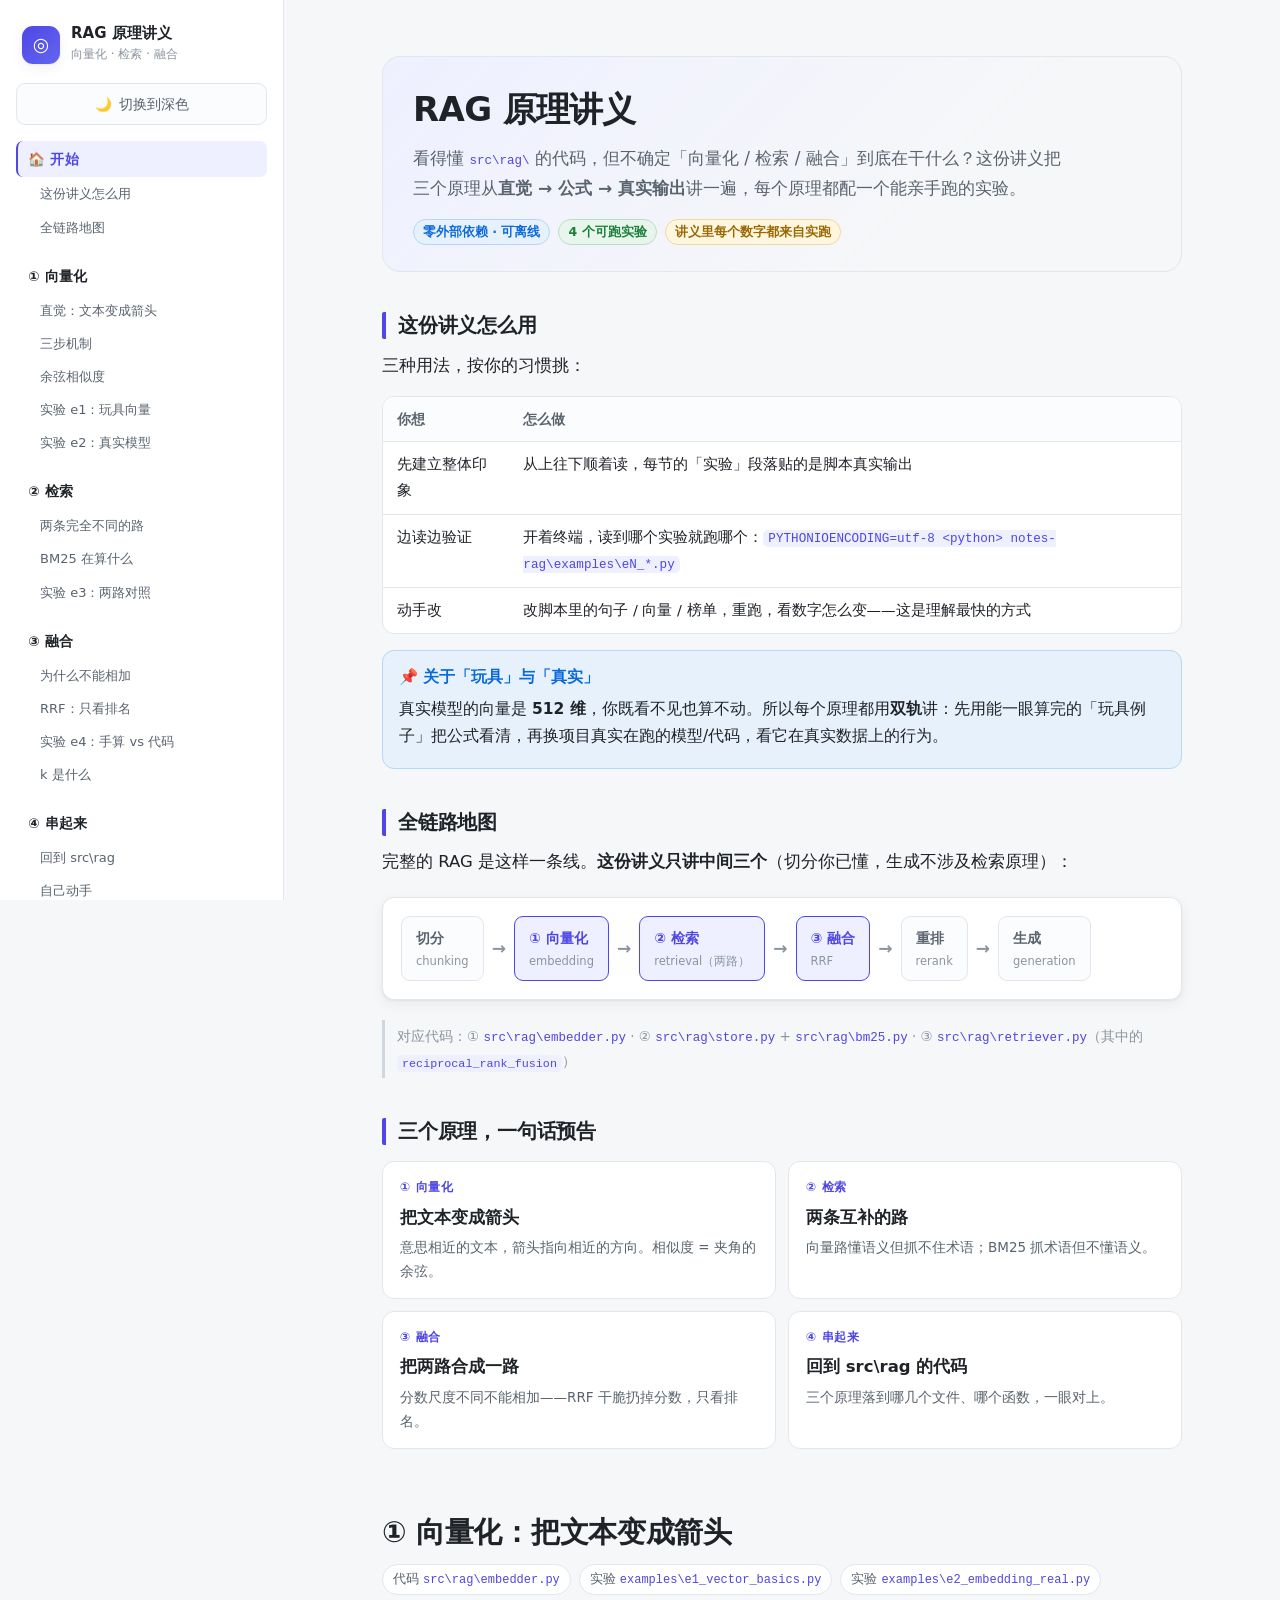
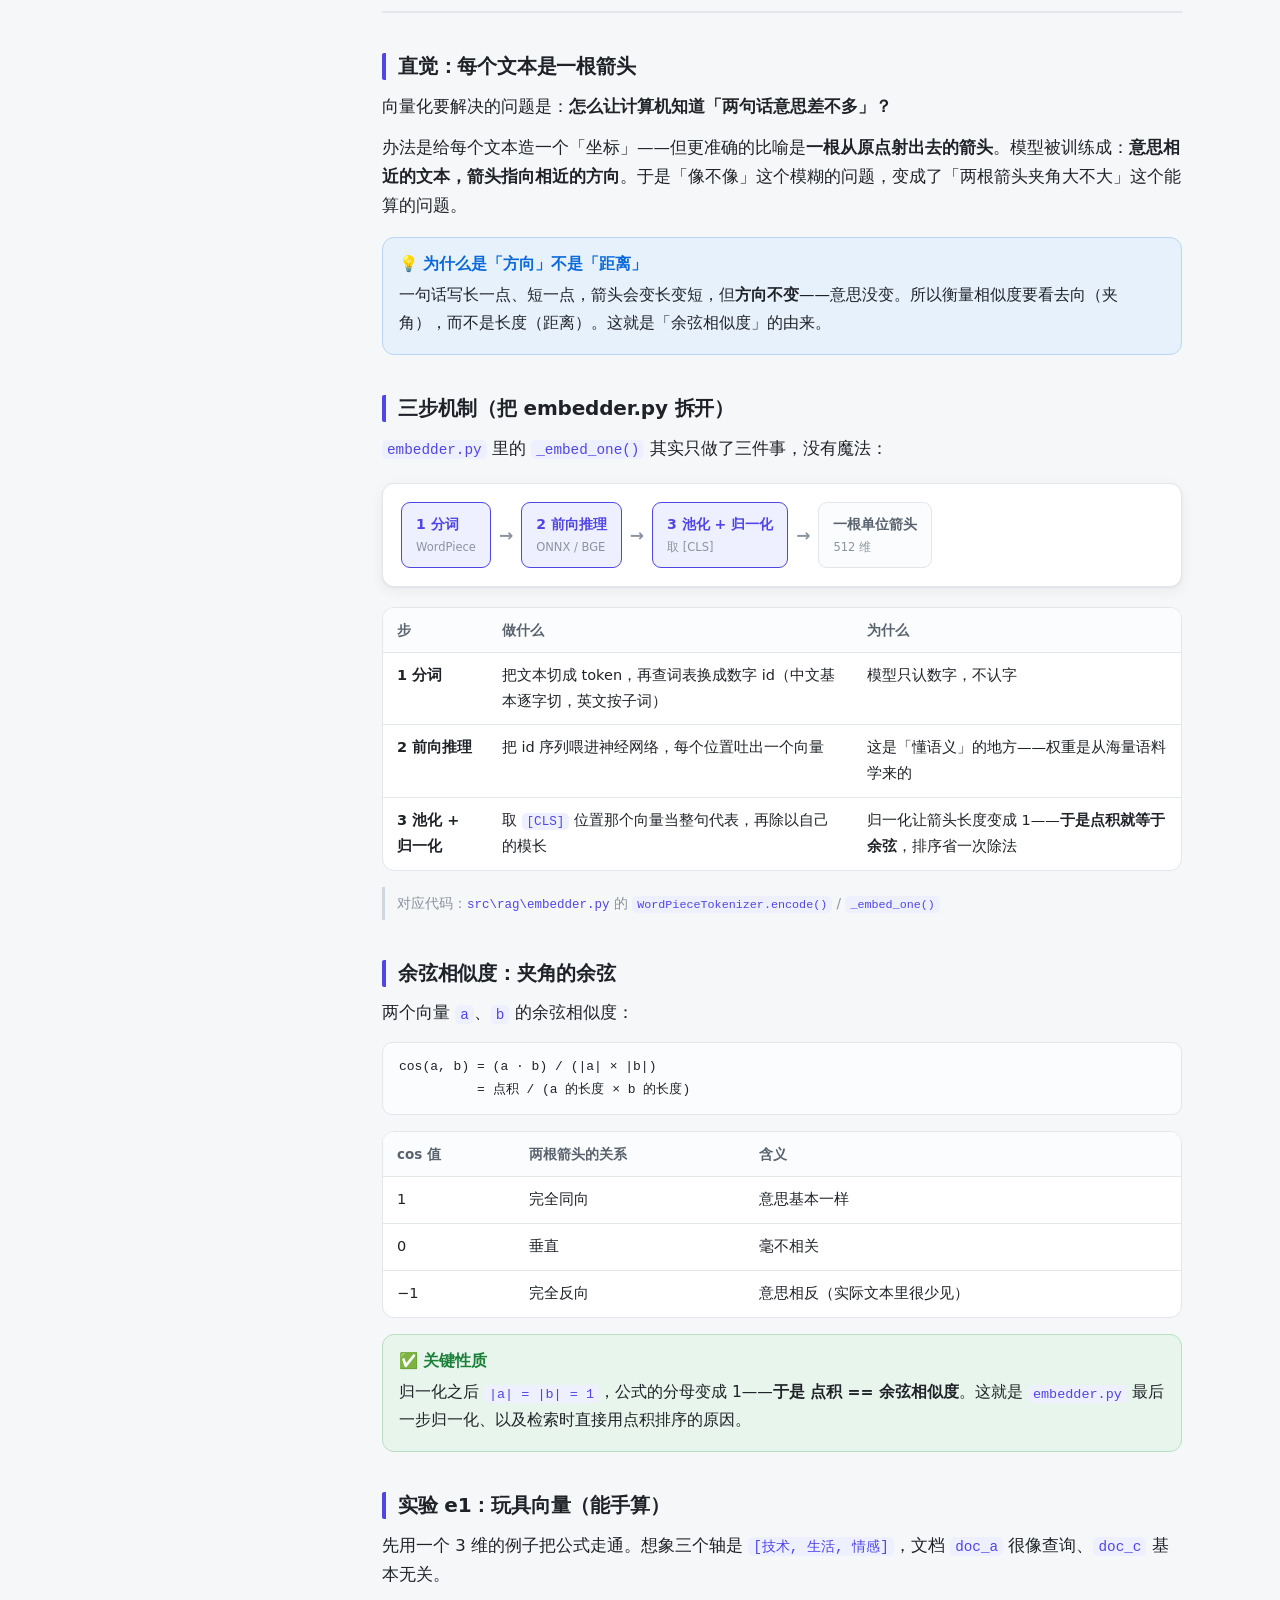
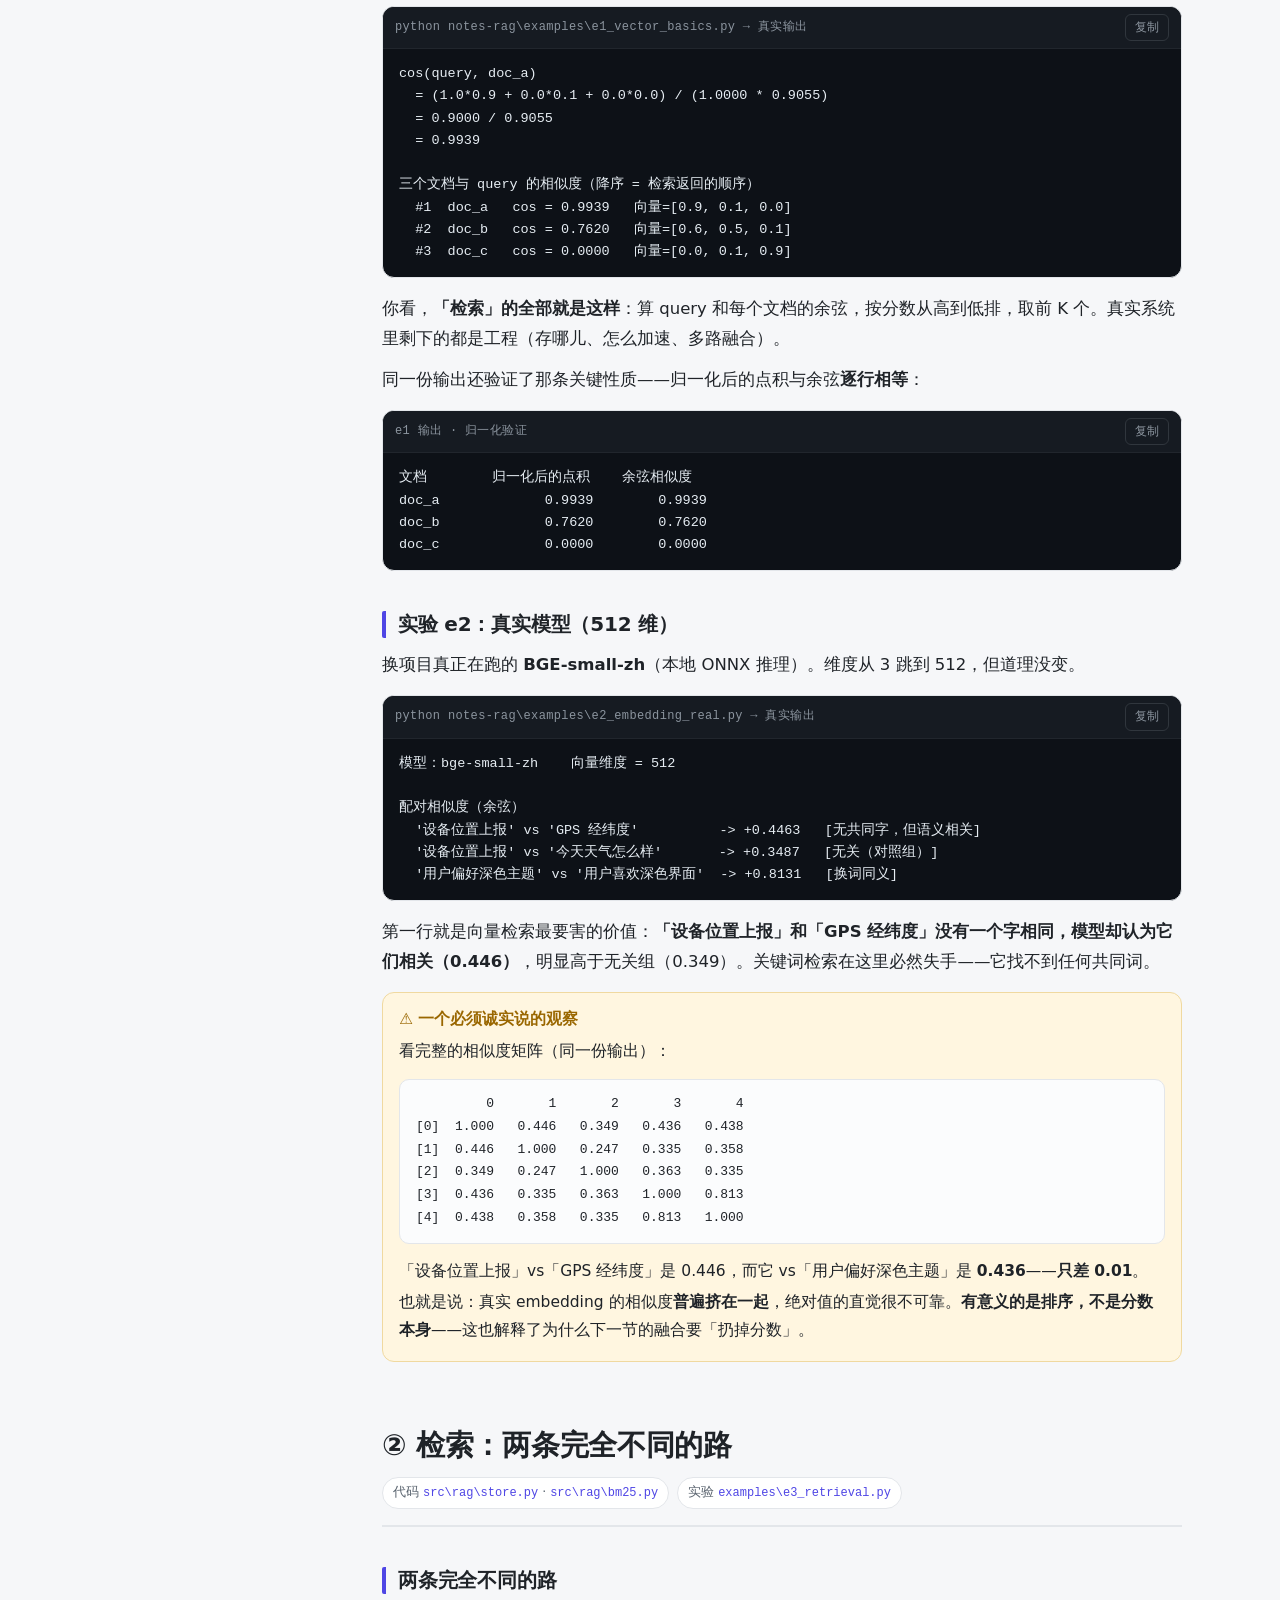
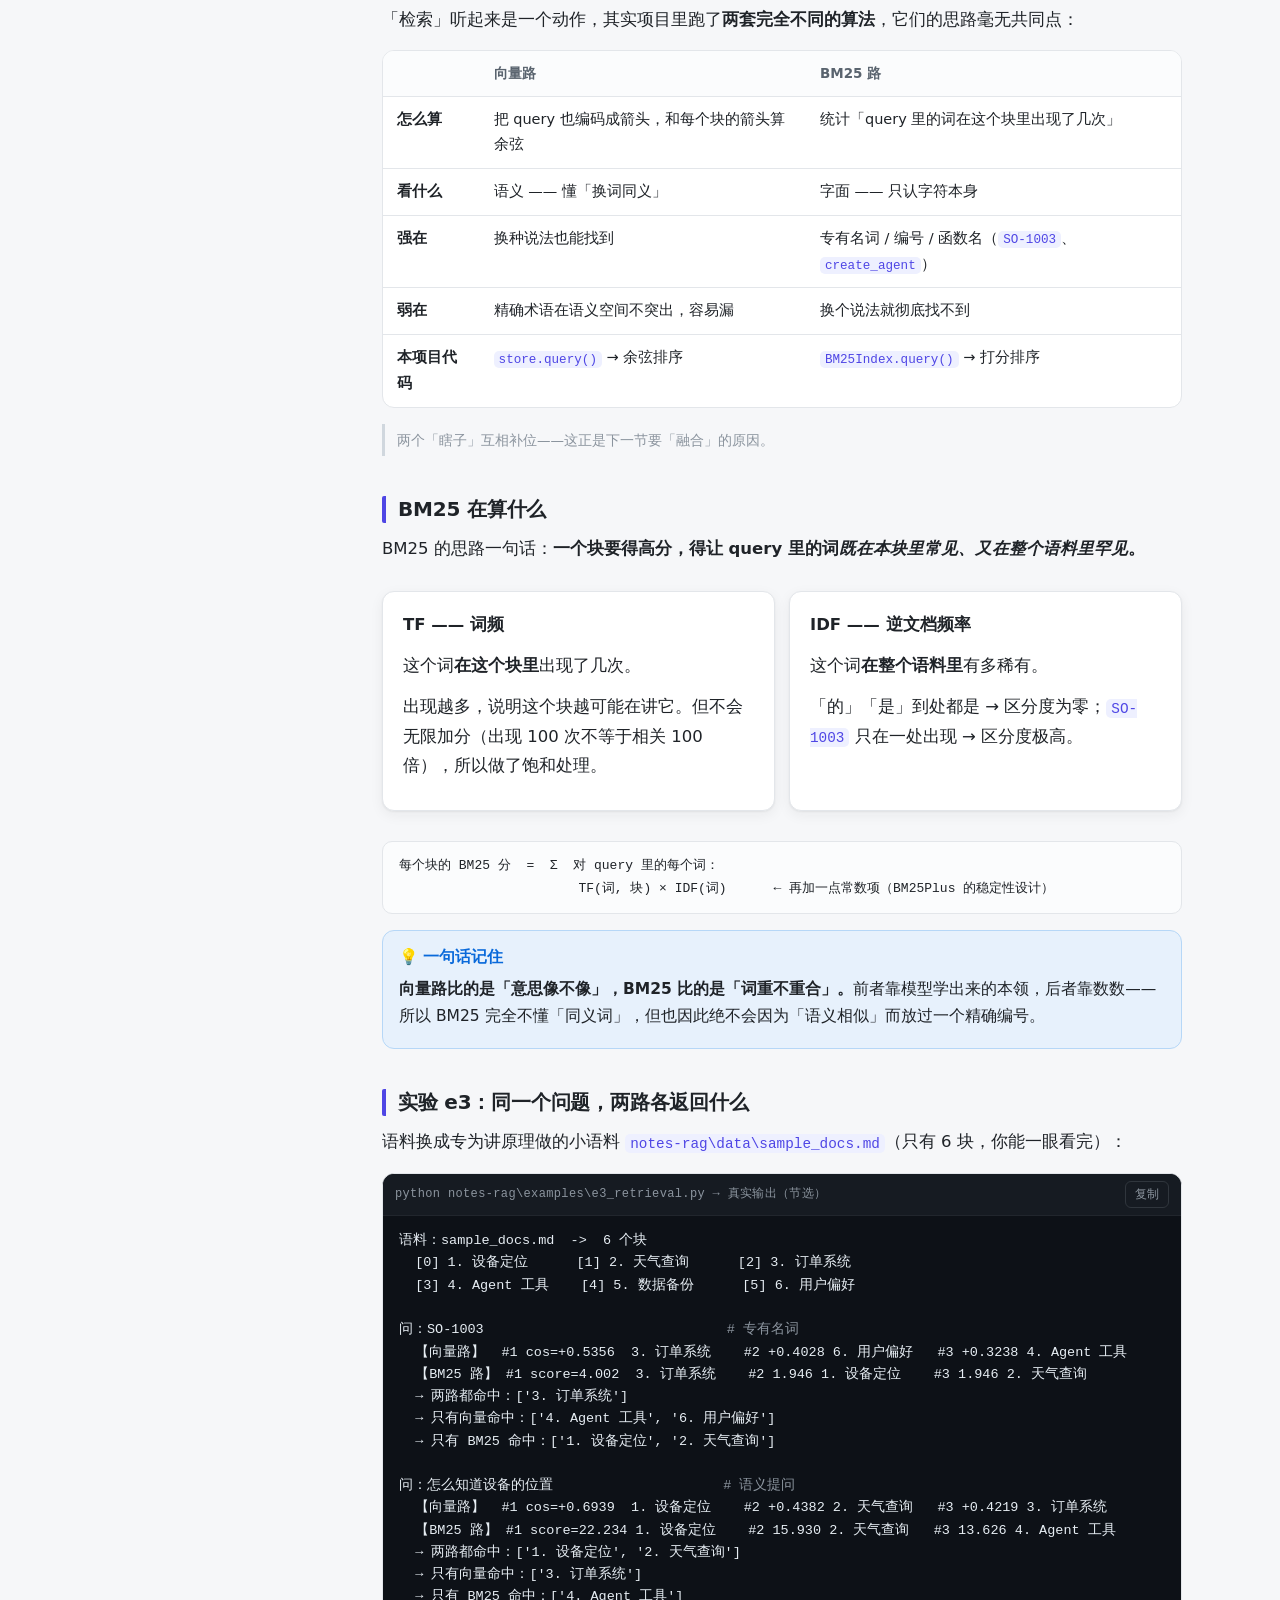
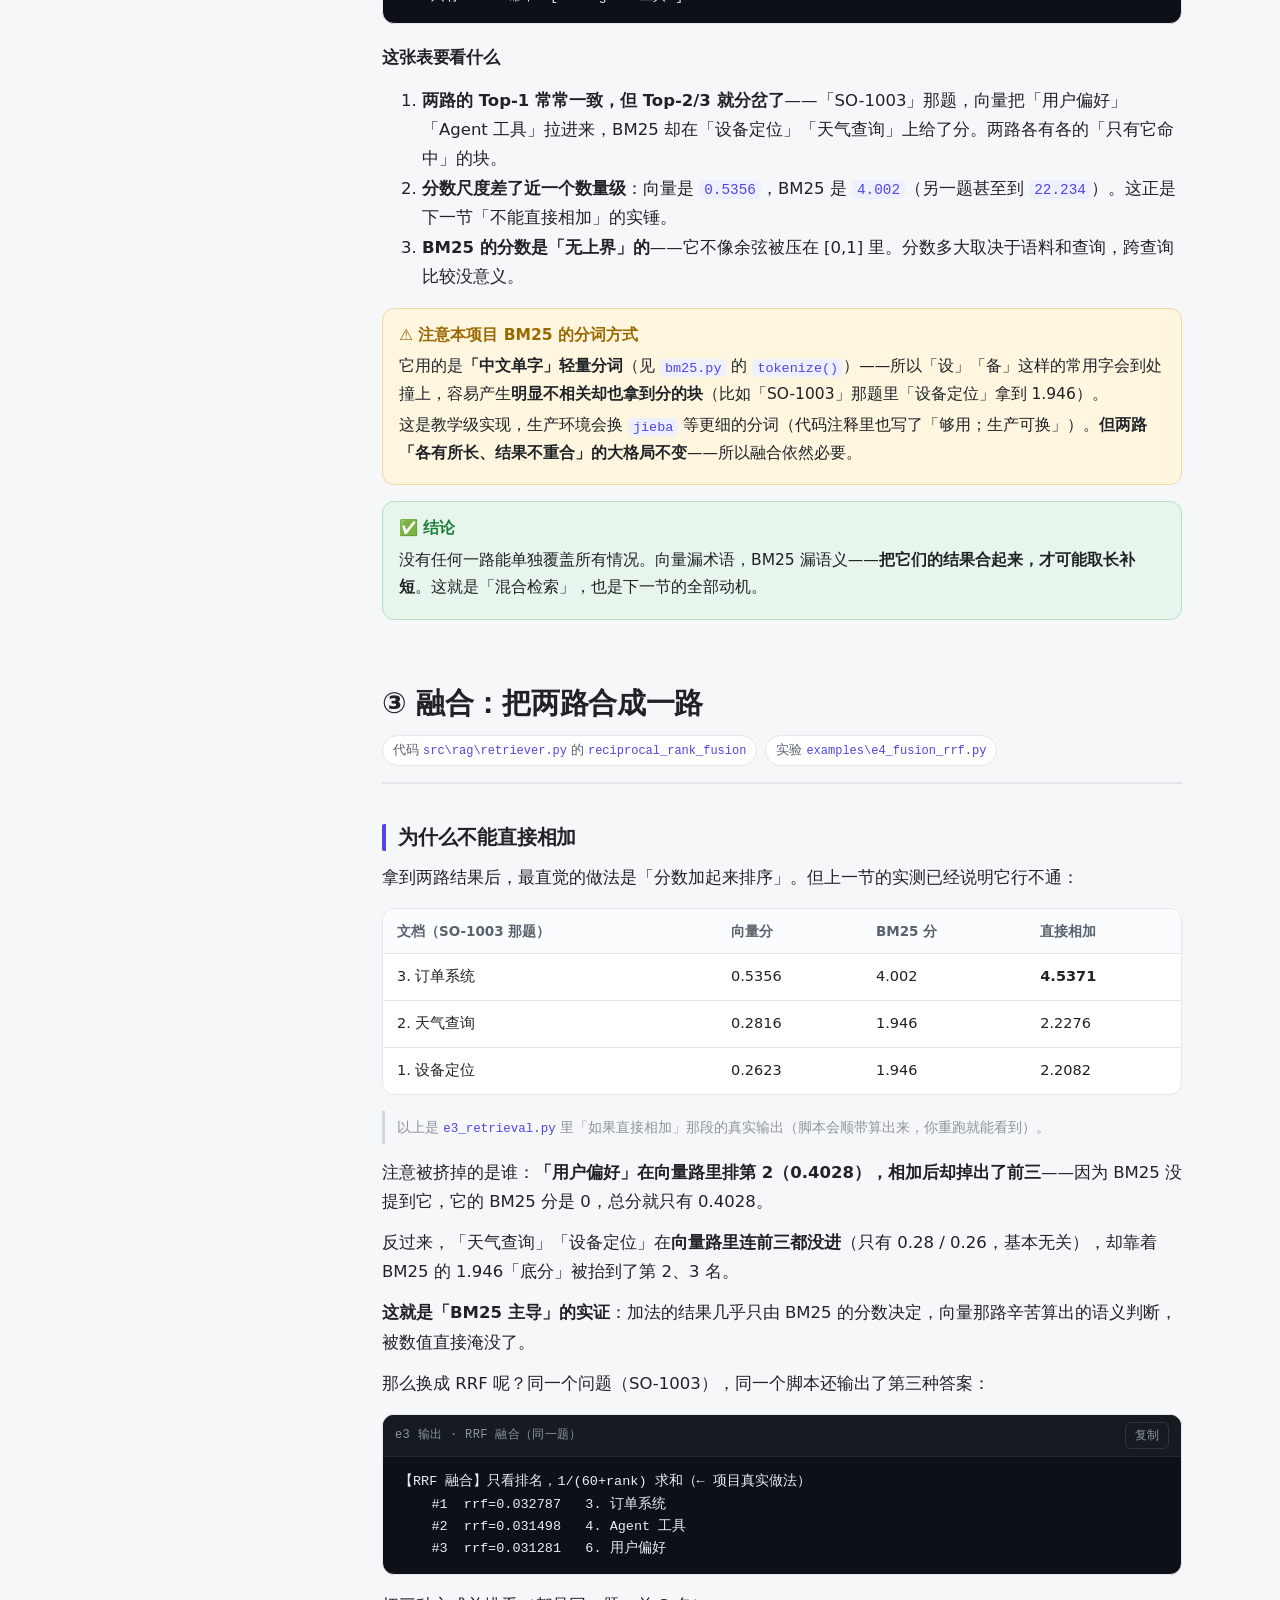
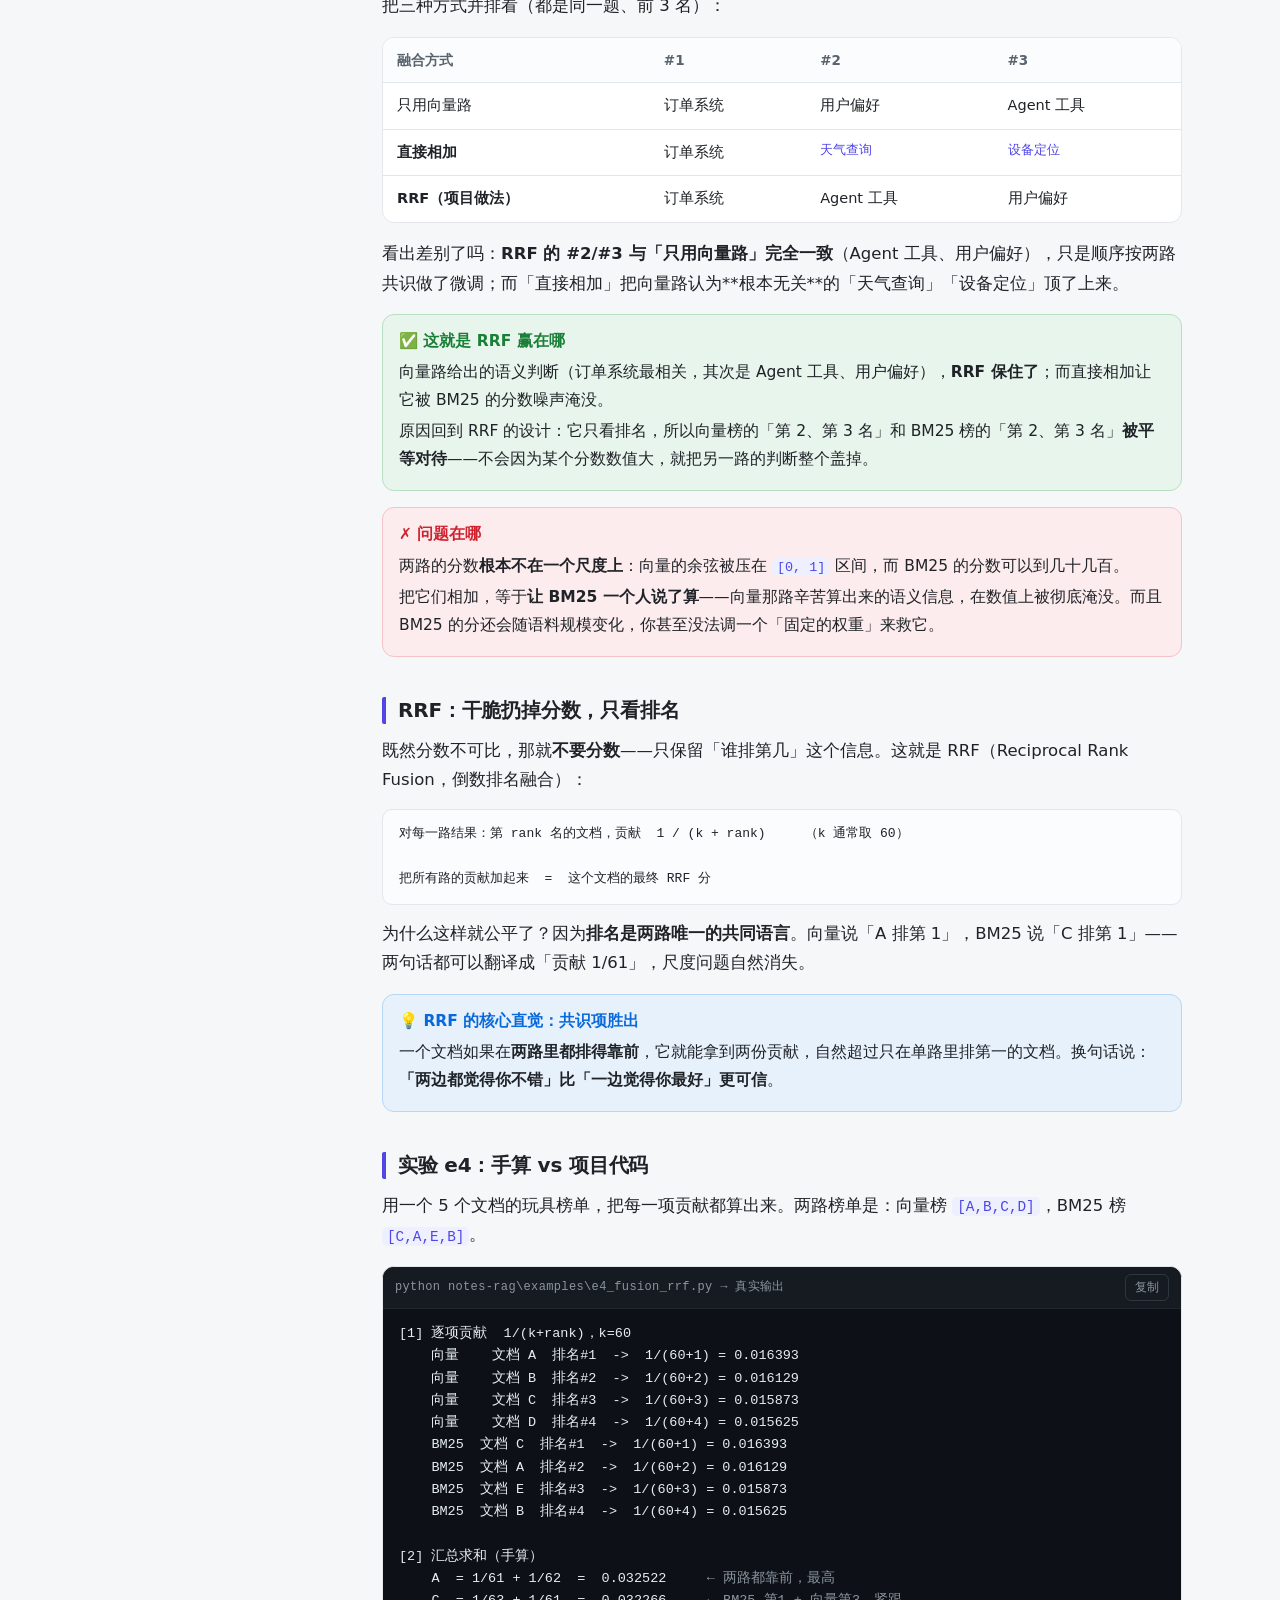
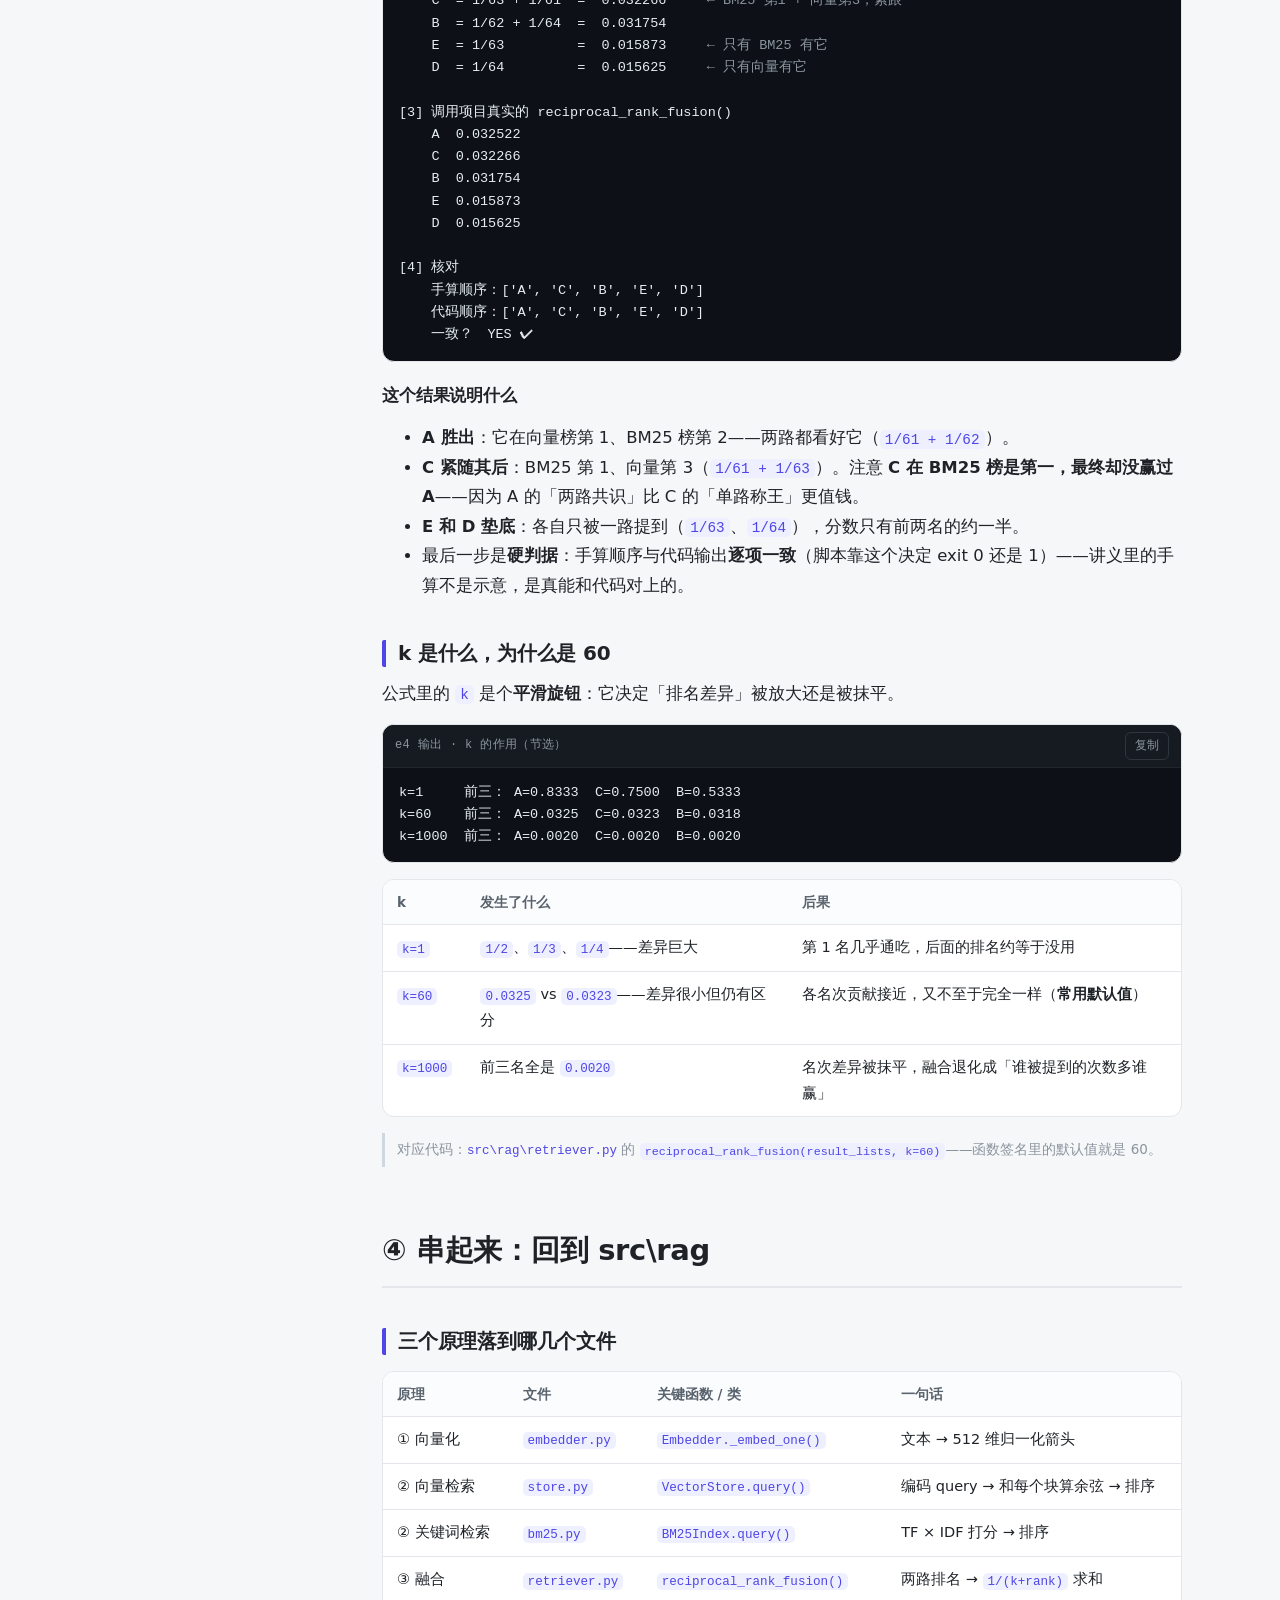
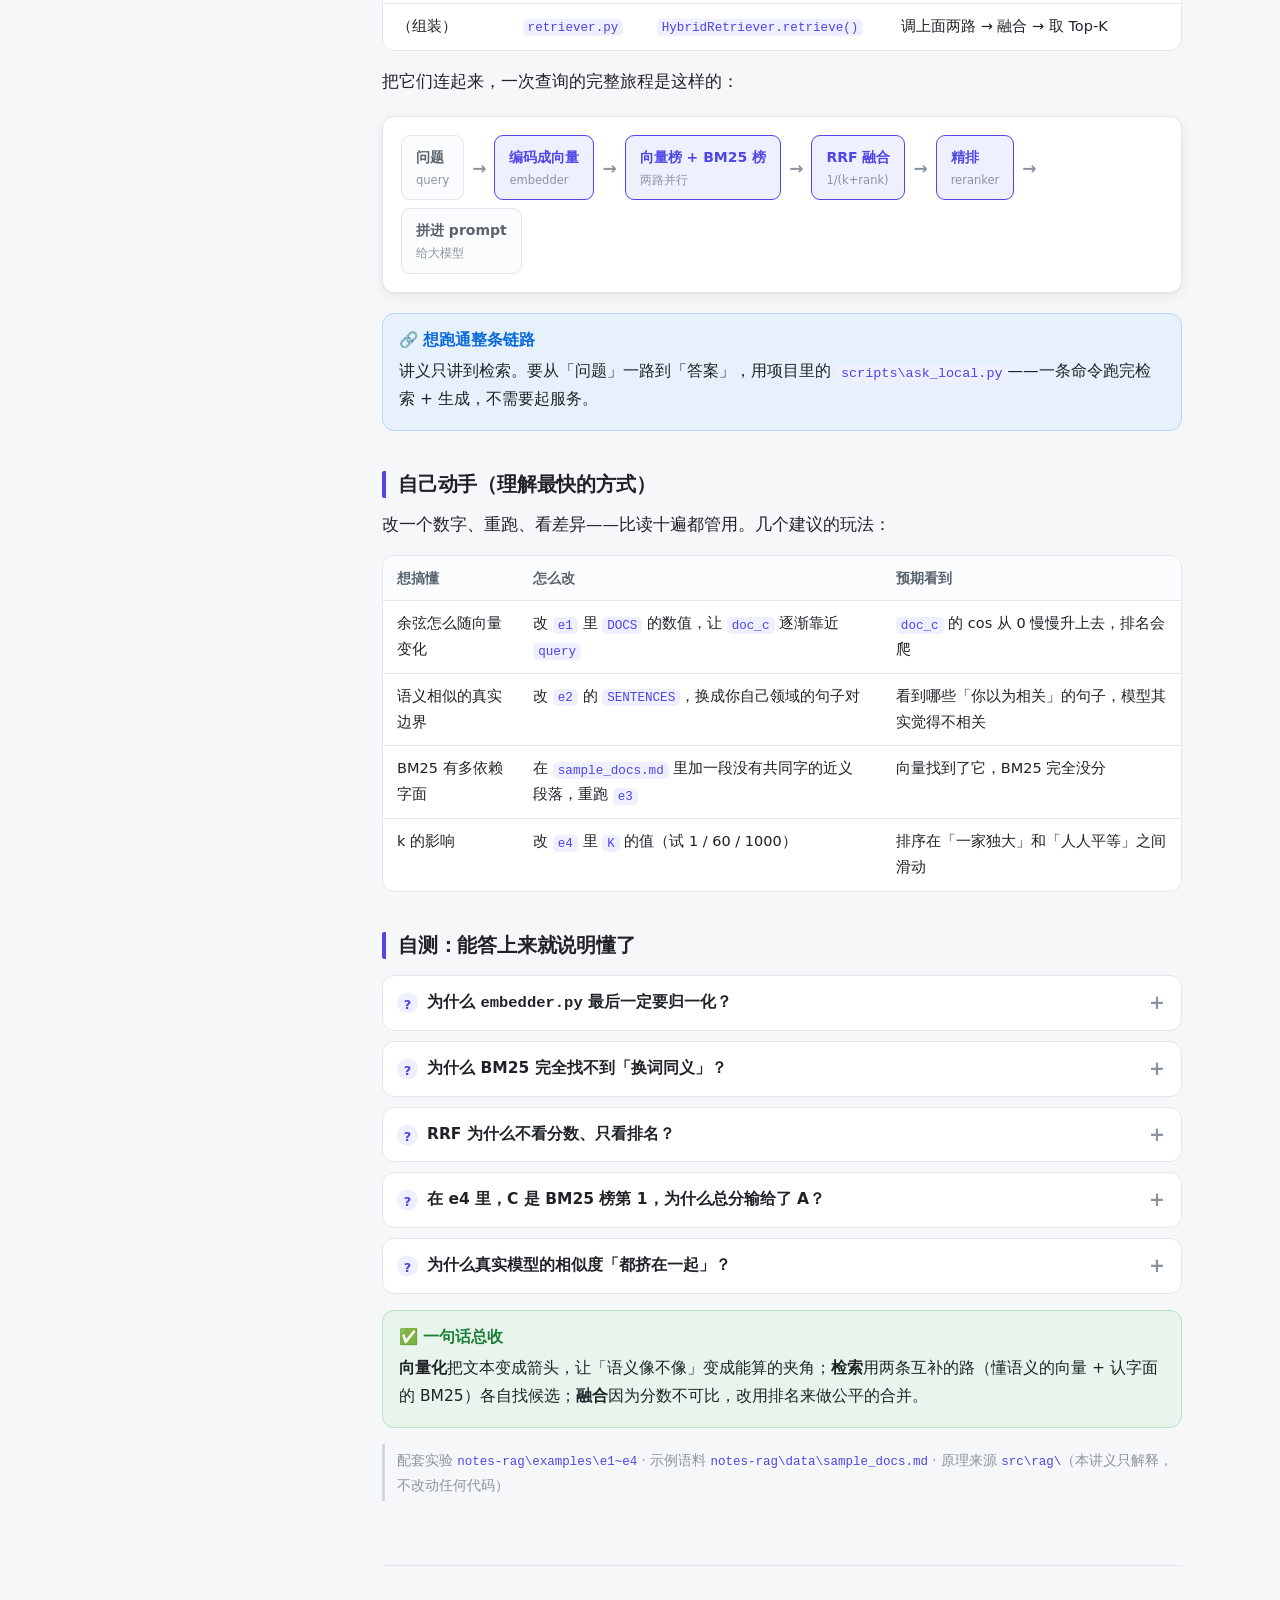
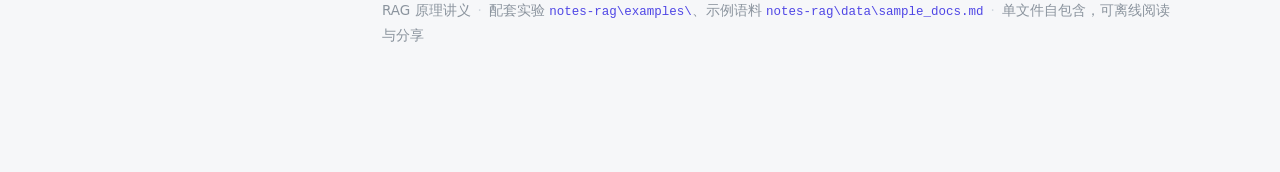
==== commit 08b5ca3c: "feat(notes-rag): 为 e3 加 RRF 对照输出，讲义补「三种融合方式并排对比」" ====
--- a/CCNotes/AI-Application-Engineering/notes-rag/index.html
+++ b/CCNotes/AI-Application-Engineering/notes-rag/index.html
@@ -483,6 +483,32 @@
     <p>注意被挤掉的是谁：<strong>「用户偏好」在向量路里排第 2（0.4028），相加后却掉出了前三</strong>——因为 BM25 没提到它，它的 BM25 分是 0，总分就只有 0.4028。</p>
     <p>反过来，「天气查询」「设备定位」在<strong>向量路里连前三都没进</strong>（只有 0.28 / 0.26，基本无关），却靠着 BM25 的 1.946「底分」被抬到了第 2、3 名。</p>
     <p><strong>这就是「BM25 主导」的实证</strong>：加法的结果几乎只由 BM25 的分数决定，向量那路辛苦算出的语义判断，被数值直接淹没了。</p>
+
+    <p>那么换成 RRF 呢？同一个问题（SO-1003），同一个脚本还输出了第三种答案：</p>
+    <div class="code">
+      <div class="code-head"><span class="code-lang">e3 输出 · RRF 融合（同一题）</span><button class="copy-btn">复制</button></div>
+      <pre>【RRF 融合】只看排名，1/(60+rank) 求和（← 项目真实做法）
+    #1  rrf=0.032787   3. 订单系统
+    #2  rrf=0.031498   4. Agent 工具
+    #3  rrf=0.031281   6. 用户偏好</pre>
+    </div>
+    <p>把三种方式并排看（都是同一题、前 3 名）：</p>
+    <div class="tbl-wrap">
+      <table>
+        <thead><tr><th>融合方式</th><th>#1</th><th>#2</th><th>#3</th></tr></thead>
+        <tbody>
+          <tr><td>只用向量路</td><td>订单系统</td><td>用户偏好</td><td>Agent 工具</td></tr>
+          <tr><td><strong>直接相加</strong></td><td>订单系统</td><td class="src-file">天气查询</td><td class="src-file">设备定位</td></tr>
+          <tr><td><strong>RRF（项目做法）</strong></td><td>订单系统</td><td>Agent 工具</td><td>用户偏好</td></tr>
+        </tbody>
+      </table>
+    </div>
+    <p>看出差别了吗：<strong>RRF 的 #2/#3 与「只用向量路」完全一致</strong>（Agent 工具、用户偏好），只是顺序按两路共识做了微调；而「直接相加」把向量路认为**根本无关**的「天气查询」「设备定位」顶了上来。</p>
+    <div class="callout c-ok">
+      <div class="c-title">✅ 这就是 RRF 赢在哪</div>
+      <p>向量路给出的语义判断（订单系统最相关，其次是 Agent 工具、用户偏好），<strong>RRF 保住了</strong>；而直接相加让它被 BM25 的分数噪声淹没。</p>
+      <p>原因回到 RRF 的设计：它只看排名，所以向量榜的「第 2、第 3 名」和 BM25 榜的「第 2、第 3 名」<strong>被平等对待</strong>——不会因为某个分数数值大，就把另一路的判断整个盖掉。</p>
+    </div>
     <div class="callout c-bad">
       <div class="c-title">✗ 问题在哪</div>
       <p>两路的分数<strong>根本不在一个尺度上</strong>：向量的余弦被压在 <code>[0, 1]</code> 区间，而 BM25 的分数可以到几十几百。</p>
